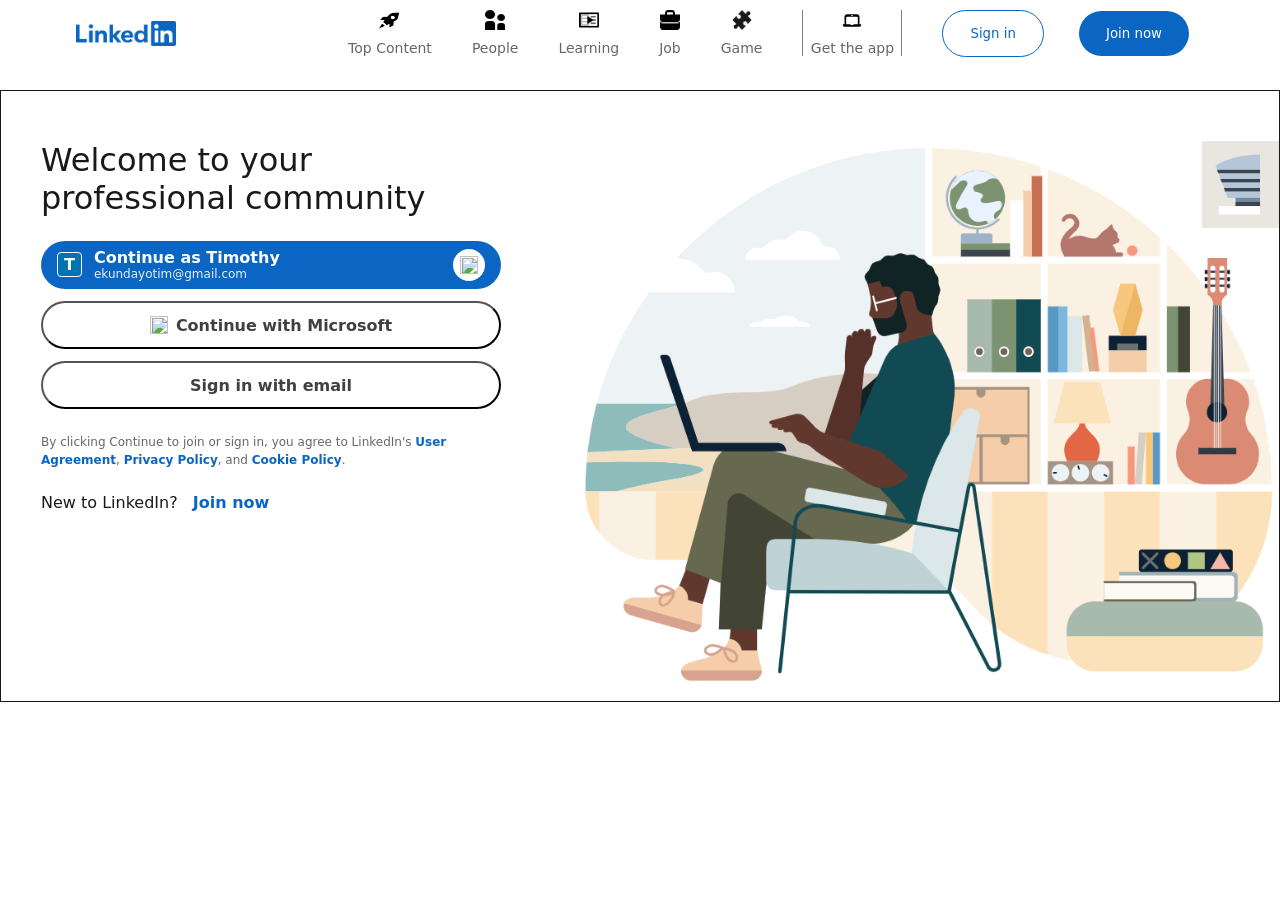
==== index.html @ 134bed39 "all" ====
<html lang="en">

<head>
  <meta charset="UTF-8">
  <link rel="stylesheet" href="index.css">
  <meta name="viewport" content="width=device-width, initial-scale=1.0">
  <title>Document</title>
</head>

<body>
<div class="header">
<header class="navbar">
<div class="nav-content">
<div class="logo"><img src="/multimedia/download-removebg-preview.png" alt width="100px"></div>
<nav class="nav-links">
<div class="img">
<a href="#">
<div><img src="./multimedia/imgi_10_default.png" alt="" style="width: 25px;"></div>
<div class="first">
<p>Top Content</p>
</div>
</a>
</div>


          <div class="img">
            <a href="./html/project4.html">
              <div><img src="./multimedia/imgi_11_default.png" alt=""></div>

              <div class="first">
                <p>People</p>
              </div>
            </a>
          </div>


          <div class="img">
            <a href="#">
              <div><img src="./multimedia/imgi_12_default.png" alt=""></div>

              <div class="first">
                <p>Learning</p>
              </div>
            </a>
          </div>



          <div class="img">
            <a href="#">
              <div><img src="./multimedia/imgi_13_default.png" alt=""></div>

              <div class="first">
                <p>Job</p>
              </div>
            </a>
          </div>


          <div class="img">
            <a href="./html/project5.html">
              <div><img src="./multimedia/imgi_14_default.png" alt=""></div>

              <div class="first">
                <p>Game</p>
              </div>
      </a>
      </div>

      <div class="img6">
      <a href="#">
      <div><img src="./multimedia/download (5).svg" alt=""></div>

      <div class="first">
      <p>Get the app</p>
      </div>
      </a>
      </div>

      <div class="auth-buttons">
      <a href="/html/project3.html"><button class="btn-signin">Sign in</button></a>
      <a href="./html/project4.html"><button class="btn-join">Join now</button></a>
      </div>
      </nav>
      </div>
      </header>
      </div>

      <div class="login-card-wrap">
      <div class="login-card">
      <h1>Welcome to your professional community</h1>

      <button class="btn btn-google">
      <div style="display: flex; align-items: center;">
      <div
      style="background: #0073b1; color: white; border: 1px solid white; border-radius: 4px; padding: 2px 6px; margin-right: 12px;">
      T</div>
      <div class="user-info">
      <div>Continue as Timothy</div>
      <div class="user-email">ekundayotim@gmail.com</div>
      </div>
      </div>
      <div class="google-icon-circle">
      <img src="https://upload.wikimedia.org/wikipedia/commons/c/c1/Google_Logo.svg" width="18" alt="G">
      </div>
      </button>

      <button class="btn btn-secondary">
      <img src="https://upload.wikimedia.org/wikipedia/commons/4/44/Microsoft_logo.svg" class="logo-small" alt="MS">
      Continue with Microsoft
      </button>

      <button class="btn btn-secondary">
      Sign in with email
      </button>

      <p class="legal-text">
      By clicking Continue to join or sign in, you agree to LinkedIn's
      <a href="#">User Agreement</a>, <a href="#">Privacy Policy</a>, and <a href="#">Cookie Policy</a>.
      </p>

      <div class="join-now">
      New to LinkedIn? <a href="#">Join now</a>
      </div>
      </div>

      <div class="big-man">
      <img src="./multimedia/big man.png" alt="">
      </div>

      </div>
      </body>
 
      </html>
---- index.css ----
* {
  margin: 0;
  padding: 0;
  box-sizing: border-box;
  font-family: -apple-system, system-ui, BlinkMacSystemFont, "Segoe UI", Roboto, sans-serif;
}
body {
  color: #000000e6;
}

.navbar {
  background: white;
  padding: 10px 20px;
  position: fixed;
  left: 0;
  right: 0;
  top: 0;
  z-index: 100;
}

.nav-content {
  max-width: 1128px;
  margin: 0 auto;
  display: flex;
  justify-content: space-between;
  align-items: center;
}

.logo {
  color: #0a66c2;
  font-weight: bold;
  font-size: 24px;
}
.nav-links{
  display: flex;
  gap: 10px;

  .img a{
    display: flex;
    flex-direction: column;
    gap: 10px;
    align-items: center;
  }

  .img6 a{
    display: flex;
    flex-direction: column;
    gap: 10px;
    align-items: center;
    border-left: 1px solid gray;
    border-right: 1px solid gray;
    width: 100px;
  }
}
.nav-links img{
  width: 20px;
  height: 20px;
  /* padding-left: 25px; */
}
.nav-links a {
  text-decoration: none;
  color: #666;
  font-size: 14px;
  margin: 0 15px;
}

.nav-links a.active {
  padding-bottom: 5px;
}
.auth-buttons a{
  gap:2px;

}
.btn-join{
  padding: 15px 27px;
  background: none;
  border-radius: 30px;
  font-weight: 500;
  color: white;
  background-color: #0a66c2;
  border: none;  
}
.btn-join:hover{
    background-color:rgb(0, 65, 130);
    
}
.btn-signin {
  border: 1px solid #0a66c2;
  color: #0a66c2;
  padding: 15px 27px;
  border-radius: 30px;
  background: none;
  font-weight: 500;
}
.btn-signin:hover{
    background-color: rgb(227, 241, 255);
}
.login-card {
  background: white;
  padding-left: 40px;
  border-radius: 8px;
  max-width: 500px;
  /* margin-top: 100px; */
  /* width: 100%; */
  /* margin-left: 80px; */
  /* border: 1px solid black; */
  width: 1050px;
  }

        h1 {
            font-size: 32px;
            font-weight: 400;
            color: rgba(0, 0, 0, 0.9);
            margin-bottom: 24px;
        }

        .btn {
            display: flex;
            align-items: center;
            justify-content: center;
            width: 100%;
            height: 48px;
            border-radius: 24px;
            font-size: 16px;
            font-weight: 600;
            margin-bottom: 12px;
            cursor: pointer;
            text-decoration: none;
            transition: background-color 0.2s;
            /* border: 1px solid rgba(0, 0, 0, 0.6); */
            background: transparent;
            color: rgba(0, 0, 0, 0.75);
        }
        .btn-google {
            background-color: #0a66c2;
            color: white;
            border: none;
            justify-content: space-between;
            padding: 0 16px;
        }
        .btn-google:hover { background-color: #004182; }

        .google-icon-circle {
            background: white;
            border-radius: 50%;
            width: 32px;
            height: 32px;
            display: flex;
            align-items: center;
            justify-content: center;
        }

        .user-info {
            text-align: left;
            line-height: 1.2;
        }

        .user-email {
            font-size: 12px;
            font-weight: 400;
            opacity: 0.9;
        }

        .btn-secondary:hover {
            background-color: rgba(0, 0, 0, 0.04);
            box-shadow: inset 0 0 0 1px rgba(0, 0, 0, 0.75);
        }

        .logo-small {
            width: 18px;
            margin-right: 8px;
        }

        .legal-text {
            font-size: 12px;
            color: rgba(0, 0, 0, 0.6);
            margin-top: 24px;
            line-height: 1.5;
        }

        .legal-text a {
            color: #0a66c2;
            text-decoration: none;
            font-weight: 600;
        }

        .join-now {
            margin-top: 24px;
            font-size: 16px;
        }

        .join-now a {
            color: #0a66c2;
            text-decoration: none;
            font-weight: 600;
            padding: 10px;
            border-radius: 20px;
        }

        .join-now a:hover {
            background-color: rgba(10, 102, 194, 0.1);
            text-decoration: underline;
        }

        .big-man{
          /* padding-left: 500px; */
          /* margin-top: 150px; */
          /* border: 1px solid black; */
          overflow: hidden;
          width: 700px;

          img{
            width: 100%;
            height: 100%;
            object-fit: cover;
            object-position: center;
          }
        }

        .login-card-wrap{
          display: flex;
          border: 1px solid;
          margin-top: 90px;
          padding-top: 50px;
          justify-content: space-between;
        }
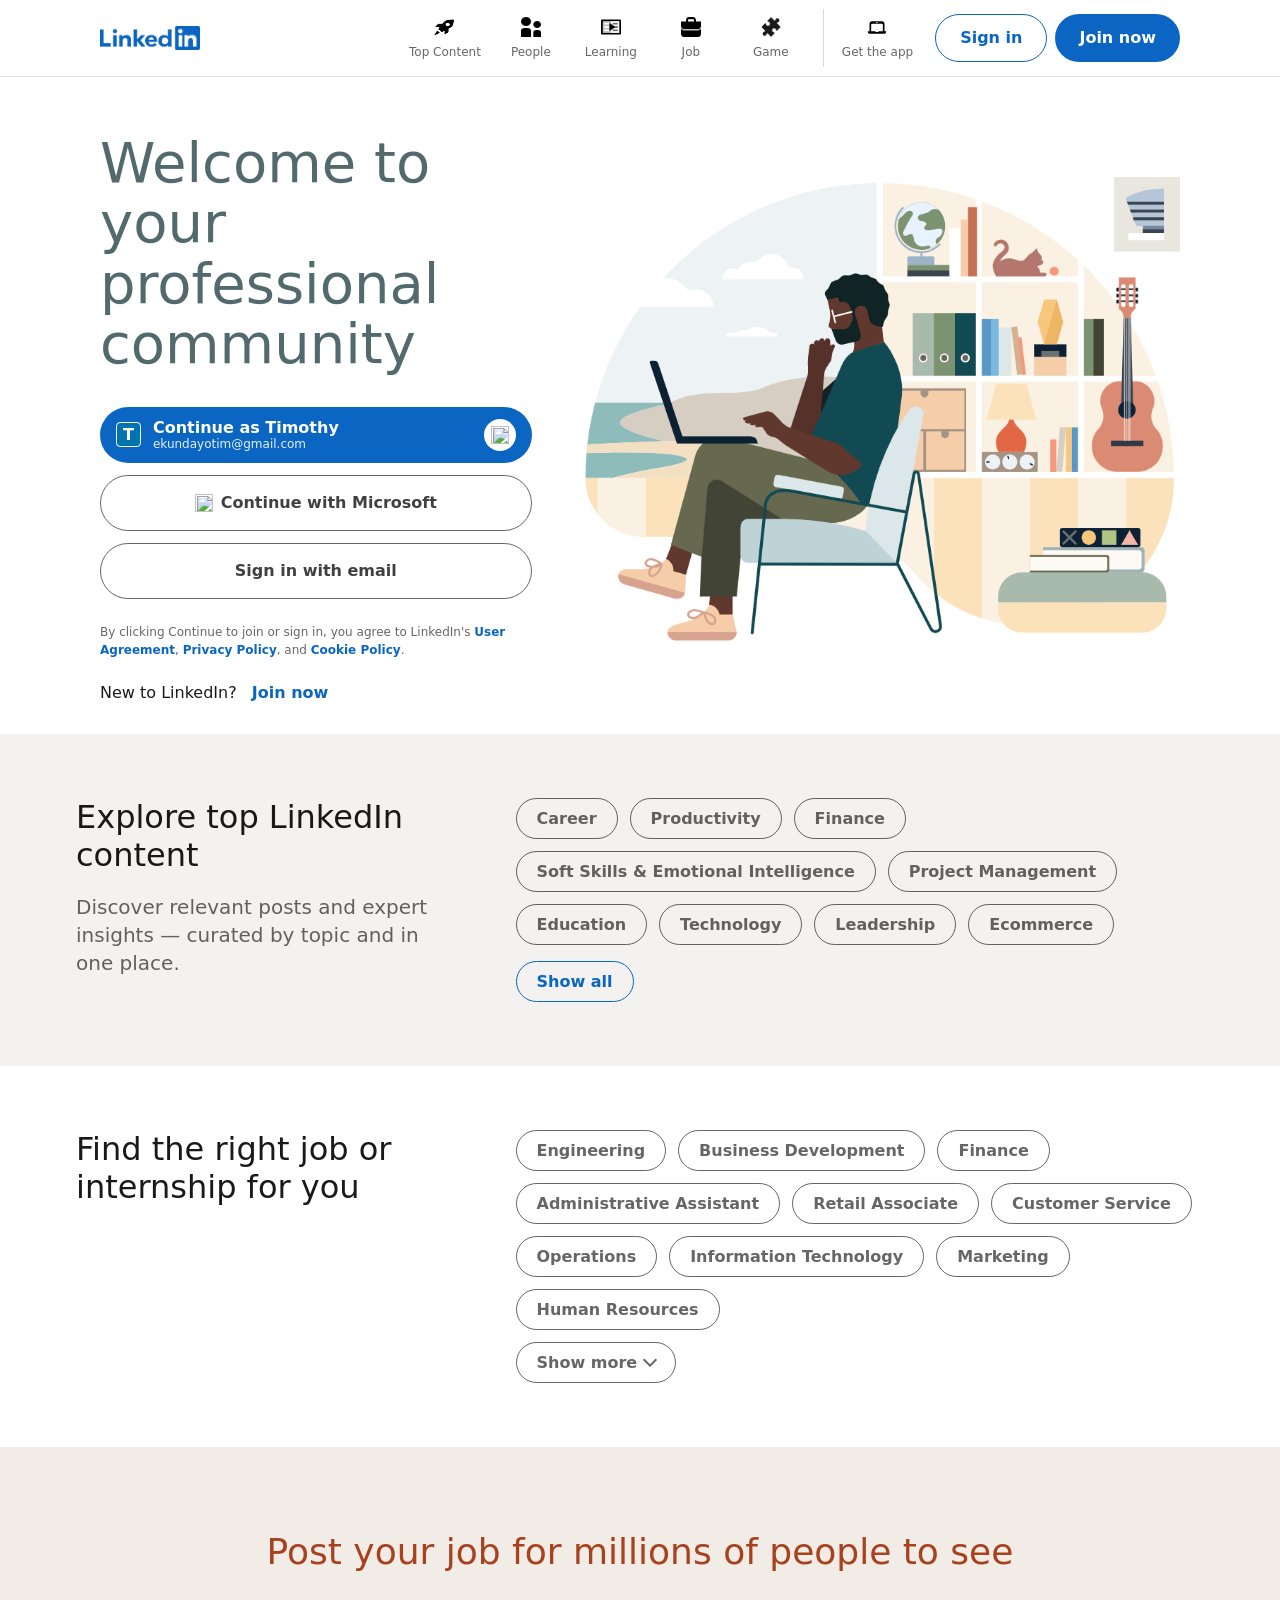
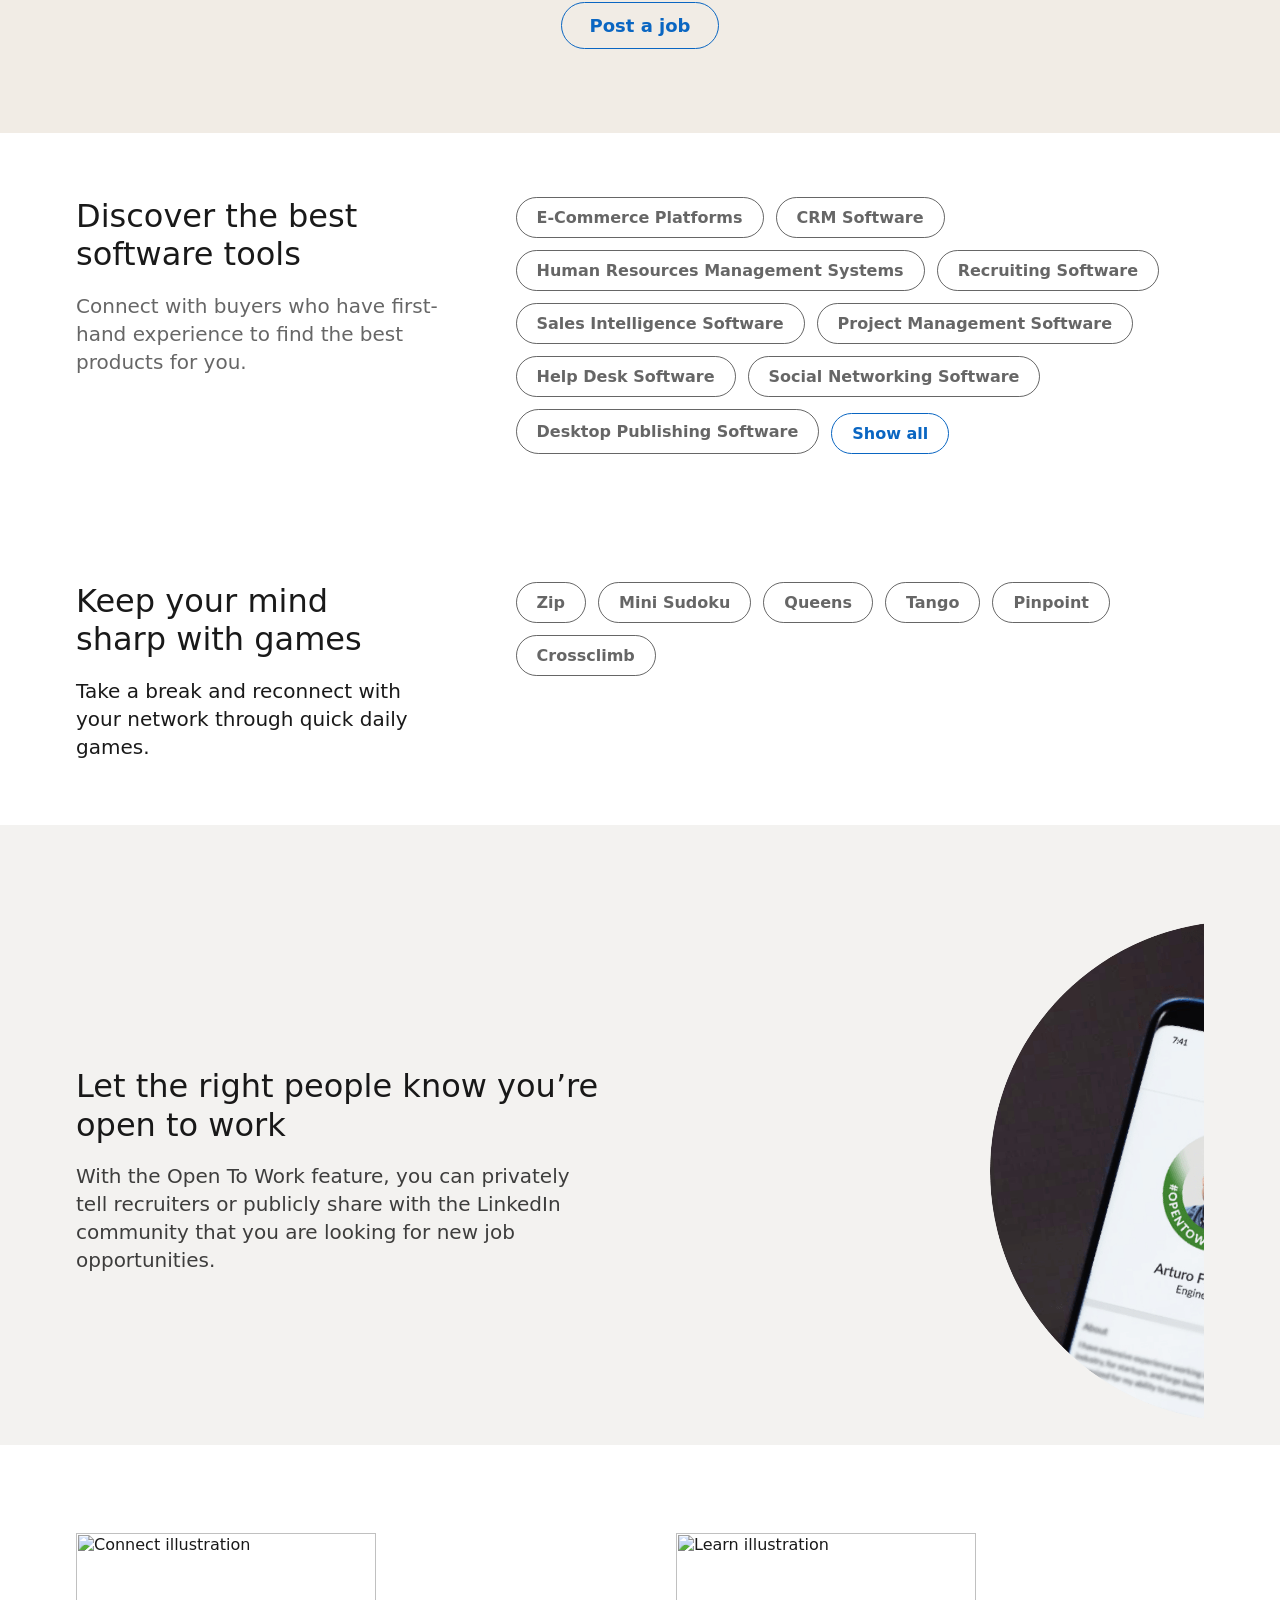
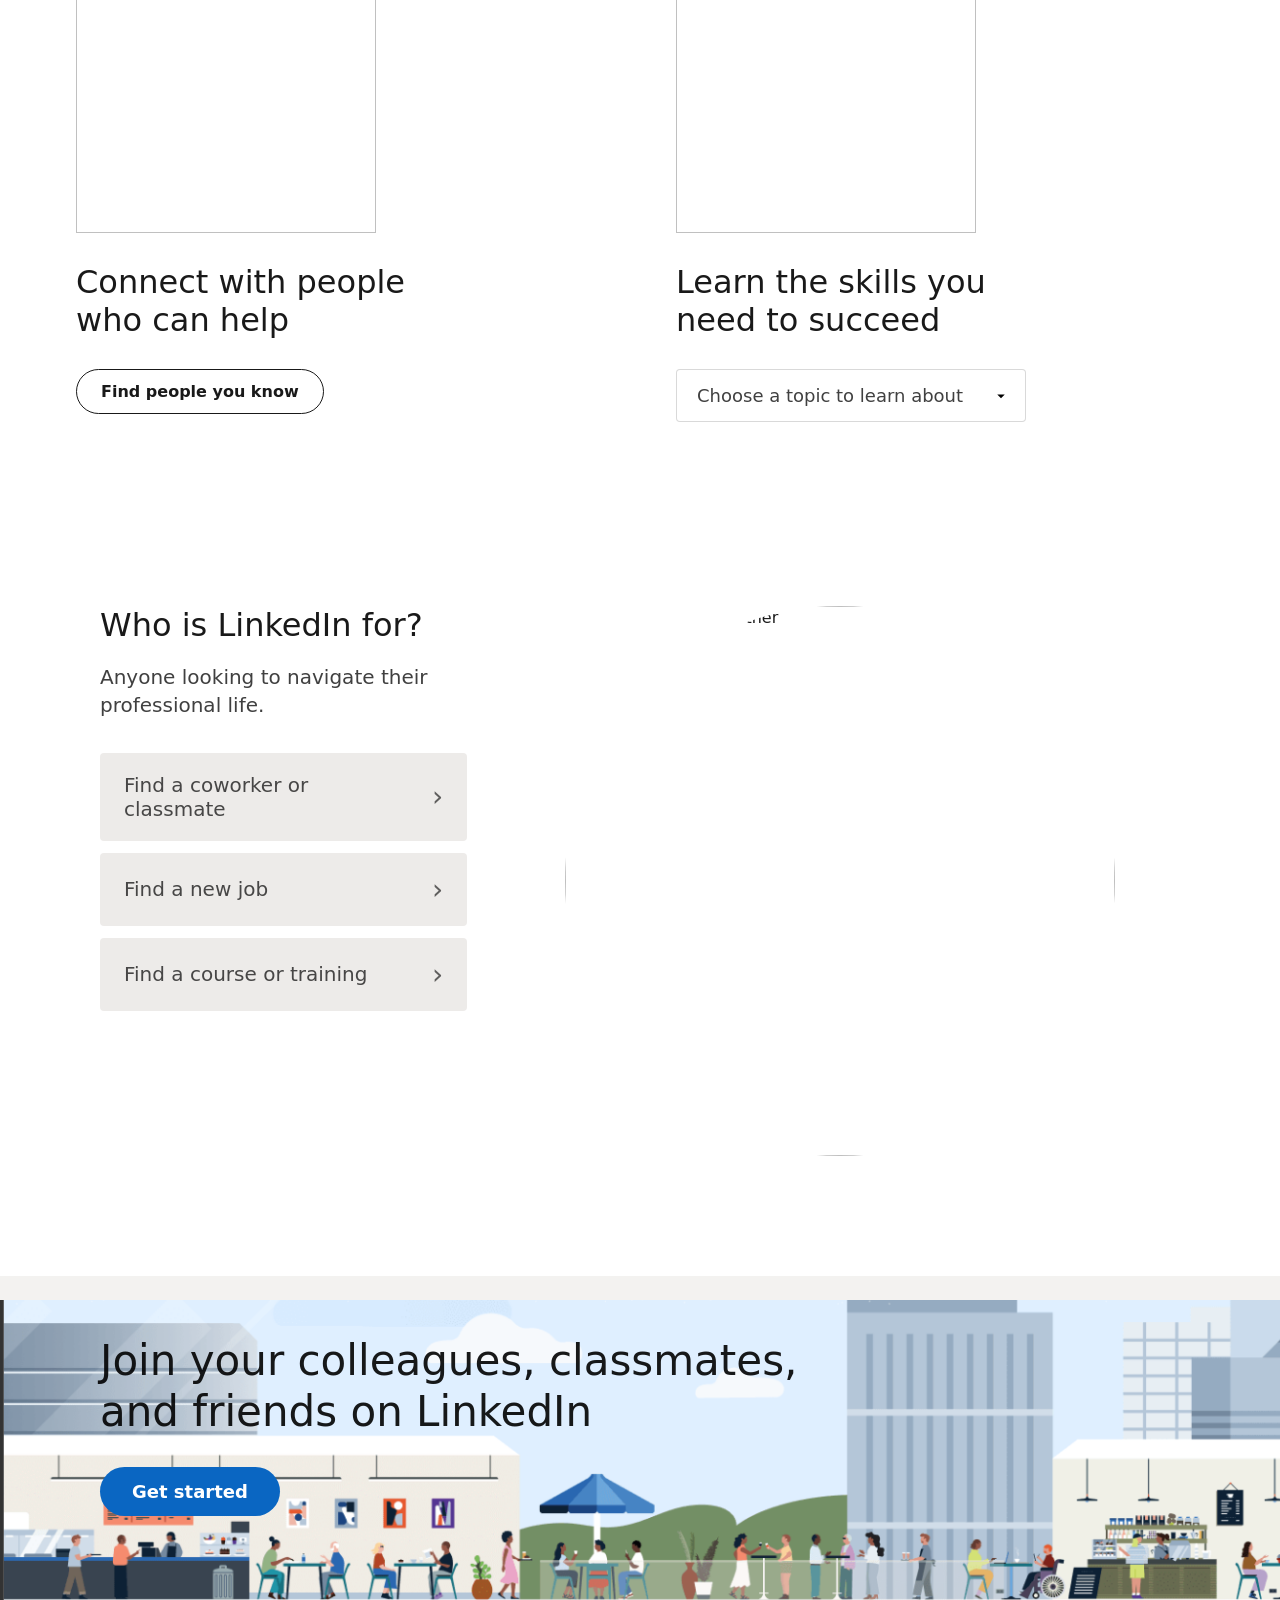
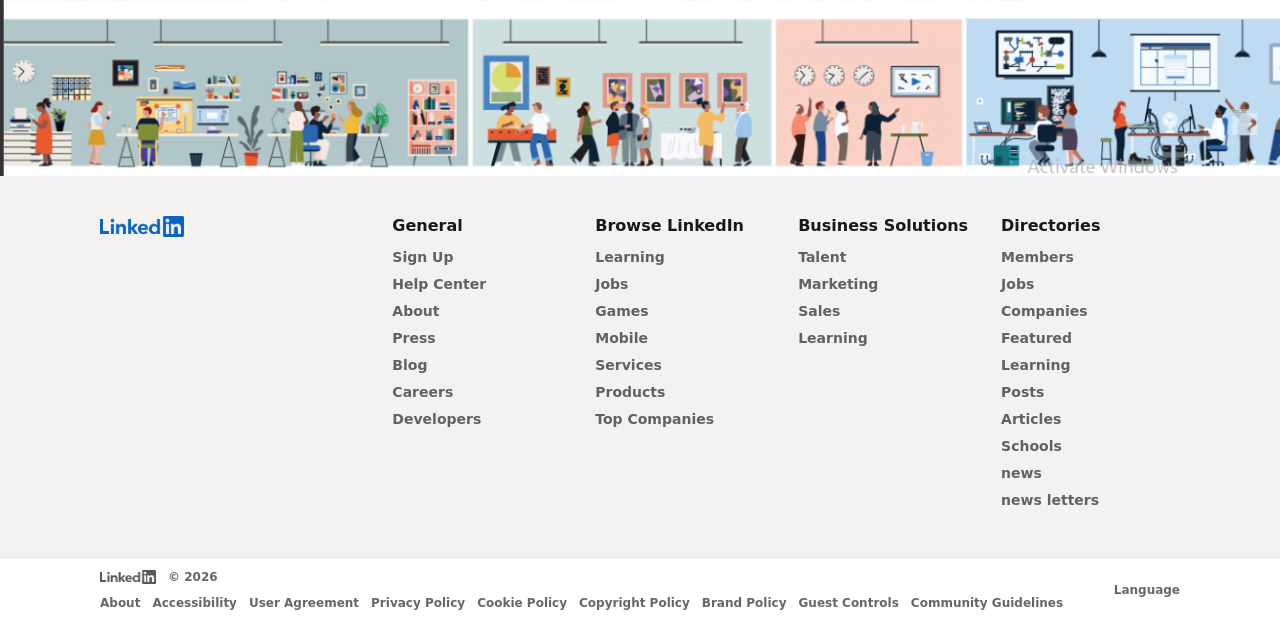
==== commit 710082c9: "all" ====
--- a/index.html
+++ b/index.html
@@ -2,25 +2,25 @@
 
 <head>
   <meta charset="UTF-8">
-  <link rel="stylesheet" href="index.css">
+  <link rel="stylesheet" href="./css/index.css">
   <meta name="viewport" content="width=device-width, initial-scale=1.0">
   <title>Document</title>
 </head>
 
 <body>
-<div class="header">
-<header class="navbar">
-<div class="nav-content">
-<div class="logo"><img src="/multimedia/download-removebg-preview.png" alt width="100px"></div>
-<nav class="nav-links">
-<div class="img">
-<a href="#">
-<div><img src="./multimedia/imgi_10_default.png" alt="" style="width: 25px;"></div>
-<div class="first">
-<p>Top Content</p>
-</div>
-</a>
-</div>
+  <div class="header">
+    <header class="navbar">
+      <div class="nav-content">
+        <div class="logo"><img src="/multimedia/download-removebg-preview.png" alt width="100px"></div>
+        <nav class="nav-links">
+          <div class="img">
+            <a href="#">
+              <div><img src="./multimedia/imgi_10_default.png" alt="" style="width: 25px;"></div>
+              <div class="first">
+                <p>Top Content</p>
+              </div>
+            </a>
+          </div>
 
 
           <div class="img">
@@ -64,71 +64,407 @@
               <div class="first">
                 <p>Game</p>
               </div>
-      </a>
-      </div>
-
-      <div class="img6">
-      <a href="#">
-      <div><img src="./multimedia/download (5).svg" alt=""></div>
-
-      <div class="first">
-      <p>Get the app</p>
-      </div>
-      </a>
-      </div>
-
-      <div class="auth-buttons">
-      <a href="/html/project3.html"><button class="btn-signin">Sign in</button></a>
-      <a href="./html/project4.html"><button class="btn-join">Join now</button></a>
-      </div>
-      </nav>
-      </div>
-      </header>
-      </div>
-
-      <div class="login-card-wrap">
-      <div class="login-card">
+            </a>
+          </div>
+
+          <div class="img6">
+            <a href="#">
+              <div><img src="./multimedia/download (5).svg" alt=""></div>
+
+              <div class="first">
+                <p>Get the app</p>
+              </div>
+            </a>
+          </div>
+
+          <div class="auth-buttons">
+            <a href="/html/project3.html"><button class="btn-signin">Sign in</button></a>
+            <a href="./html/project2.html"><button class="btn-join">Join now</button></a>
+          </div>
+        </nav>
+      </div>
+    </header>
+  </div>
+
+  <div class="login-card-wrap">
+    <div class="login-card">
       <h1>Welcome to your professional community</h1>
 
       <button class="btn btn-google">
-      <div style="display: flex; align-items: center;">
-      <div
-      style="background: #0073b1; color: white; border: 1px solid white; border-radius: 4px; padding: 2px 6px; margin-right: 12px;">
-      T</div>
-      <div class="user-info">
-      <div>Continue as Timothy</div>
-      <div class="user-email">ekundayotim@gmail.com</div>
-      </div>
-      </div>
-      <div class="google-icon-circle">
-      <img src="https://upload.wikimedia.org/wikipedia/commons/c/c1/Google_Logo.svg" width="18" alt="G">
-      </div>
+        <div style="display: flex; align-items: center;">
+          <div
+            style="background: #0073b1; color: white; border: 1px solid white; border-radius: 4px; padding: 2px 6px; margin-right: 12px;">
+            T</div>
+          <div class="user-info">
+            <div>Continue as Timothy</div>
+            <div class="user-email">ekundayotim@gmail.com</div>
+          </div>
+        </div>
+        <div class="google-icon-circle">
+          <img src="https://upload.wikimedia.org/wikipedia/commons/c/c1/Google_Logo.svg" width="18" alt="G">
+        </div>
       </button>
 
       <button class="btn btn-secondary">
-      <img src="https://upload.wikimedia.org/wikipedia/commons/4/44/Microsoft_logo.svg" class="logo-small" alt="MS">
-      Continue with Microsoft
+        <img src="https://upload.wikimedia.org/wikipedia/commons/4/44/Microsoft_logo.svg" class="logo-small" alt="MS">
+        Continue with Microsoft
       </button>
 
       <button class="btn btn-secondary">
-      Sign in with email
+        Sign in with email
       </button>
 
       <p class="legal-text">
-      By clicking Continue to join or sign in, you agree to LinkedIn's
-      <a href="#">User Agreement</a>, <a href="#">Privacy Policy</a>, and <a href="#">Cookie Policy</a>.
+        By clicking Continue to join or sign in, you agree to LinkedIn's
+        <a href="#">User Agreement</a>, <a href="#">Privacy Policy</a>, and <a href="#">Cookie Policy</a>.
       </p>
 
       <div class="join-now">
-      New to LinkedIn? <a href="#">Join now</a>
-      </div>
-      </div>
-
-      <div class="big-man">
+        New to LinkedIn? <a href="#">Join now</a>
+      </div>
+    </div>
+
+    <div class="big-man">
       <img src="./multimedia/big man.png" alt="">
-      </div>
-
-      </div>
-      </body>
- 
-      </html>+    </div>
+
+  </div>
+  <div class="explore-section">
+    <div class="explore-content">
+      <div class="text-side">
+        <h2>Explore top LinkedIn content</h2>
+        <p>Discover relevant posts and expert insights — curated by topic and in one place.</p>
+      </div>
+
+      <div class="tags-side">
+        <div class="tag-row">
+          <button class="tag">Career</button>
+          <button class="tag">Productivity</button>
+          <button class="tag">Finance</button>
+        </div>
+        <div class="tag-row">
+          <button class="tag">Soft Skills & Emotional Intelligence</button>
+          <button class="tag">Project Management</button>
+        </div>
+        <div class="tag-row">
+          <button class="tag">Education</button>
+          <button class="tag">Technology</button>
+          <button class="tag">Leadership</button>
+          <button class="tag">Ecommerce</button>
+        </div>
+        <div class="tag-row">
+          <button class="tag show-all">Show all</button>
+        </div>
+      </div>
+    </div>
+  </div>
+  <div class="jobs-section">
+    <div class="explore-content">
+      <div class="text-side">
+        <h2>Find the right job or internship for you</h2>
+      </div>
+
+      <div class="tags-side">
+        <div class="tag-row">
+          <button class="tag">Engineering</button>
+          <button class="tag">Business Development</button>
+          <button class="tag">Finance</button>
+        </div>
+        <div class="tag-row">
+          <button class="tag">Administrative Assistant</button>
+          <button class="tag">Retail Associate</button>
+          <button class="tag">Customer Service</button>
+        </div>
+        <div class="tag-row">
+          <button class="tag">Operations</button>
+          <button class="tag">Information Technology</button>
+          <button class="tag">Marketing</button>
+        </div>
+        <div class="tag-row">
+          <button class="tag">Human Resources</button>
+        </div>
+        <div class="tag-row">
+          <button class="tag show-more">
+            Show more <span class="chevron"></span>
+          </button>
+        </div>
+      </div>
+    </div>
+  </div>
+  <div class="post-job-section">
+    <div class="post-job-content">
+      <h2>Post your job for millions of people to see</h2>
+      <a href="#" class="btn-post-job">Post a job</a>
+    </div>
+  </div>
+
+  <div class="jobs-section">
+    <div class="explore-content">
+      <div class="text-side">
+        <h2>Discover the best software tools</h2>
+        <p>Connect with buyers who have first-hand experience to find the best products for you.</p>
+      </div>
+
+      <div class="tags-side">
+        <div class="tag-row">
+          <button class="tag">E-Commerce Platforms</button>
+          <button class="tag">CRM Software</button>
+        </div>
+        <div class="tag-row">
+          <button class="tag">Human Resources Management Systems</button>
+          <button class="tag">Recruiting Software</button>
+        </div>
+        <div class="tag-row">
+          <button class="tag">Sales Intelligence Software</button>
+          <button class="tag">Project Management Software</button>
+        </div>
+        <div class="tag-row">
+          <button class="tag">Help Desk Software</button>
+          <button class="tag">Social Networking Software</button>
+        </div>
+        <div class="tag-row">
+          <button class="tag">Desktop Publishing Software</button>
+          <button class="tag show-all">Show all</button>
+        </div>
+      </div>
+    </div>
+  </div>
+  <div class="games-section">
+    <div class="explore-content">
+      <div class="text-side">
+        <h2>Keep your mind sharp with games</h2>
+        <p>Take a break and reconnect with your network through quick daily games.</p>
+      </div>
+
+      <div class="tags-side">
+        <div class="tag-row">
+          <button class="tag">Zip</button>
+          <button class="tag">Mini Sudoku</button>
+          <button class="tag">Queens</button>
+          <button class="tag">Tango</button>
+          <button class="tag">Pinpoint</button>
+        </div>
+        <div class="tag-row">
+          <button class="tag">Crossclimb</button>
+        </div>
+      </div>
+    </div>
+  </div>
+
+
+  
+  <div class="opentowork-section">
+    <div class="explore-content">
+
+      <!-- First -->
+      <div class="flex-check">
+        <div class="text-side">
+          <h2 class="rust-text">Let the right people know you’re open to work</h2>
+          <p>With the Open To Work feature, you can privately tell recruiters or publicly share with the LinkedIn
+            community that you are looking for new job opportunities.</p>
+        </div>
+
+        <div class="image-side">
+          <div class="circle-image-container">
+            <img src="./multimedia/dbvmk0tsk0o0hd59fi64z3own (1).png" alt="">
+          </div>
+          <!-- <button class="next-arrow-btn">&#8250;</button> -->
+        </div>
+      </div>
+
+
+      <!-- Second -->
+
+      <div class="flex-check">
+        <div class="text-side">
+          <h2 class="rust-text">Let the right people know you’re open to work</h2>
+          <p>With the Open To Work feature, you can privately tell recruiters or publicly share with the LinkedIn
+            community that you are looking for new job opportunities.</p>
+        </div>
+
+        <div class="image-side">
+          <div class="circle-image-container">
+            <img src="./multimedia/dbvmk0tsk0o0hd59fi64z3own (1).png" alt="">
+          </div>
+          <!-- <button class="next-arrow-btn">&#8250;</button> -->
+        </div>
+      </div>
+
+
+      <!-- Third -->
+       
+      <div class="flex-check">
+        <div class="text-side">
+          <h2 class="rust-text">Let the right people know you’re open to work</h2>
+          <p>With the Open To Work feature, you can privately tell recruiters or publicly share with the LinkedIn
+            community that you are looking for new job opportunities.</p>
+        </div>
+
+        <div class="image-side">
+          <div class="circle-image-container">
+            <img src="./multimedia/dbvmk0tsk0o0hd59fi64z3own (1).png" alt="">
+          </div>
+          <!-- <button class="next-arrow-btn">&#8250;</button> -->
+        </div>
+      </div>
+
+    </div>
+
+    <div class="split-cards-section">
+  <div class="split-container">
+    
+    <div class="feature-card">
+      <img src="https://static.licdn.com/aero-v1/sc/h/43h6n82li4xu0q23s8jqizk6j" alt="Connect illustration" class="card-img">
+      <h2>Connect with people who can help</h2>
+      <a href="#" class="btn-outline">Find people you know</a>
+    </div>
+
+    <div class="feature-card">
+      <img src="https://static.licdn.com/aero-v1/sc/h/1dhh8rr3wohexkaya6jhn2y8j" alt="Learn illustration" class="card-img">
+      <h2>Learn the skills you need to succeed</h2>
+      <div class="dropdown-wrapper">
+        <select class="custom-select">
+          <option>Choose a topic to learn about</option>
+          <option>Business</option>
+          <option>Technology</option>
+          <option>Creative</option>
+        </select>
+      </div>
+    </div>
+
+  </div>
+</div>
+
+<div class="who-is-section">
+  <div class="explore-content">
+    <div class="text-side">
+      <h2 class="rust-text">Who is LinkedIn for?</h2>
+      <p class="sub-text">Anyone looking to navigate their professional life.</p>
+      
+      <div class="action-list">
+        <a href="#" class="action-item">
+          <span>Find a coworker or classmate</span>
+          <span class="arrow-icon">&#8250;</span>
+        </a>
+        <a href="#" class="action-item">
+          <span>Find a new job</span>
+          <span class="arrow-icon">&#8250;</span>
+        </a>
+        <a href="#" class="action-item">
+          <span>Find a course or training</span>
+          <span class="arrow-icon">&#8250;</span>
+        </a>
+      </div>
+    </div>
+
+    <div class="image-side">
+      <div class="circle-crop">
+        <img src="https://static.licdn.com/aero-v1/sc/h/292yd0en6qdvkbezeuj71yu4y" alt="People working together">
+      </div>
+    </div>
+  </div>
+</div>
+
+
+
+<div class="cta-banner-section">
+  <div class="cta-banner-content">
+    <h2>Join your colleagues, classmates, and friends on LinkedIn</h2>
+    
+    <a href="./html/project4.html" class="btn-get-started-link">
+      <button class="btn-get-started">Get started</button>
+    </a>
+  </div>
+  
+  <div class="cta-illustration">
+    <img src="./multimedia/Screenshot (217).png" alt="Colleagues illustration">
+  </div>
+</div>
+
+
+<footer class="main-footer">
+  <div class="footer-grid">
+    <div class="footer-logo-col">
+      <img src="/multimedia/download-removebg-preview.png" alt="LinkedIn Logo" class="f-logo">
+    </div>
+
+    <div class="footer-col">
+      <h3>General</h3>
+      <ul>
+        <li><a href="#">Sign Up</a></li>
+        <li><a href="#">Help Center</a></li>
+        <li><a href="#">About</a></li>
+        <li><a href="#">Press</a></li>
+        <li><a href="#">Blog</a></li>
+        <li><a href="#">Careers</a></li>
+        <li><a href="#">Developers</a></li>
+      </ul>
+    </div>
+
+    <div class="footer-col">
+      <h3>Browse LinkedIn</h3>
+      <ul>
+        <li><a href="#">Learning</a></li>
+        <li><a href="#">Jobs</a></li>
+        <li><a href="#">Games</a></li>
+        <li><a href="#">Mobile</a></li>
+        <li><a href="#">Services</a></li>
+        <li><a href="#">Products</a></li>
+        <li><a href="#">Top Companies</a></li>
+      </ul>
+    </div>
+
+    <div class="footer-col">
+      <h3>Business Solutions</h3>
+      <ul>
+        <li><a href="#">Talent</a></li>
+        <li><a href="#">Marketing</a></li>
+        <li><a href="#">Sales</a></li>
+        <li><a href="#">Learning</a></li>
+      </ul>
+    </div>
+
+    <div class="footer-col">
+      <h3>Directories</h3>
+      <ul>
+        <li><a href="#">Members</a></li>
+        <li><a href="#">Jobs</a></li>
+        <li><a href="#">Companies</a></li>
+        <li><a href="#">Featured</a></li>
+        <li><a href="#">Learning</a></li>
+        <li><a href="#">Posts</a></li>
+        <li><a href="#">Articles</a></li>
+        <li><a href="#">Schools</a></li>
+        <li><a href="#">news</a></li>
+        <li><a href="#">news letters</a></li>
+      </ul>
+    </div>
+  </div>
+
+  <div class="footer-bottom-bar">
+    <div class="bottom-container">
+      <div class="legal-flex">
+        <img src="/multimedia/download-removebg-preview.png" alt="" class="bottom-logo">
+        <span class="copyright">© 2026</span>
+        <nav class="bottom-nav">
+          <a href="#">About</a>
+          <a href="#">Accessibility</a>
+          <a href="#">User Agreement</a>
+          <a href="#">Privacy Policy</a>
+          <a href="#">Cookie Policy</a>
+          <a href="#">Copyright Policy</a>
+          <a href="#">Brand Policy</a>
+          <a href="#">Guest Controls</a>
+          <a href="#">Community Guidelines</a>
+        </nav>
+      </div>
+      <div class="language-selector">
+        <span>Language</span>
+        <span class="chevron-down"></span>
+      </div>
+    </div>
+  </div>
+</footer>
+</body>
+
+</html>
--- a/css/index.css
+++ b/css/index.css
@@ -0,0 +1,1182 @@
+* {
+  margin: 0;
+  padding: 0;
+  box-sizing: border-box;
+  font-family: -apple-system, system-ui, BlinkMacSystemFont, "Segoe UI", Roboto, sans-serif;
+}
+
+:root {
+  --page-max-width: 1128px;
+  --section-padding-x: 24px;
+  --section-padding-y: 64px;
+  --linkedin-blue: #0a66c2;
+  --linkedin-blue-dark: #004182;
+  --surface-muted: #f3f2f0;
+  --surface-warm: #f1ece5;
+  --text-main: rgba(0, 0, 0, 0.9);
+  --text-muted: rgba(0, 0, 0, 0.6);
+  --text-soft: rgba(0, 0, 0, 0.75);
+  --rust: #a8411e;
+  --border-soft: rgba(0, 0, 0, 0.15);
+}
+
+html {
+  scroll-behavior: smooth;
+}
+
+body {
+  color: var(--text-main);
+  background: #ffffff;
+  overflow-x: hidden;
+}
+
+img {
+  display: block;
+  max-width: 100%;
+}
+
+.header {
+  position: sticky;
+  top: 0;
+  z-index: 100;
+  background: #ffffff;
+  border-bottom: 1px solid #e0e0e0;
+}
+
+.navbar {
+  background: #ffffff;
+}
+
+.nav-content {
+  max-width: var(--page-max-width);
+  min-height: 76px;
+  margin: 0 auto;
+  padding: 0 var(--section-padding-x);
+  display: flex;
+  align-items: center;
+  justify-content: space-between;
+  gap: 24px;
+}
+
+.logo {
+  flex-shrink: 0;
+}
+
+.nav-links {
+  display: flex;
+  align-items: center;
+  gap: 8px;
+  margin-left: auto;
+}
+
+.nav-links a {
+  text-decoration: none;
+  color: #666666;
+  font-size: 14px;
+}
+
+.img a,
+.img6 a {
+  display: flex;
+  flex-direction: column;
+  align-items: center;
+  justify-content: center;
+  gap: 8px;
+  min-width: 72px;
+  padding: 8px 6px;
+  text-align: center;
+}
+
+.img6 a {
+  border-left: 1px solid #d9d9d9;
+  padding-left: 18px;
+  margin-left: 8px;
+}
+
+.nav-links img {
+  width: 20px;
+  height: 20px;
+}
+
+.first p {
+  font-size: 12px;
+  line-height: 1.2;
+}
+
+.auth-buttons {
+  display: flex;
+  align-items: center;
+  gap: 8px;
+  margin-left: 8px;
+  flex-shrink: 0;
+}
+
+.auth-buttons a {
+  text-decoration: none;
+}
+
+.btn-join,
+.btn-signin {
+  min-height: 48px;
+  padding: 0 24px;
+  border-radius: 999px;
+  font-size: 16px;
+  font-weight: 600;
+  cursor: pointer;
+  transition: background-color 0.2s ease, color 0.2s ease, border-color 0.2s ease;
+}
+
+.btn-join {
+  background-color: var(--linkedin-blue);
+  border: none;
+  color: #ffffff;
+}
+
+.btn-join:hover {
+  background: var(--linkedin-blue-dark);
+}
+
+.btn-signin {
+  background: transparent;
+  border: 1px solid var(--linkedin-blue);
+  color: var(--linkedin-blue);
+}
+
+.btn-signin:hover {
+  background: rgb(227, 241, 255);
+}
+
+.login-card-wrap,
+.explore-content,
+.split-container,
+.footer-grid,
+.bottom-container {
+  max-width: var(--page-max-width);
+  margin: 0 auto;
+}
+
+.login-card-wrap {
+  padding: 56px var(--section-padding-x) 32px;
+  display: flex;
+  align-items: center;
+  justify-content: space-between;
+  gap: 48px;
+}
+
+.login-card {
+  flex: 1 1 460px;
+  max-width: 440px;
+}
+
+h1 {
+  font-size: 56px;
+  line-height: 1.08;
+  font-weight: 200;
+  color: #526a6e;
+  margin-bottom: 32px;
+}
+
+.btn {
+  display: flex;
+  align-items: center;
+  justify-content: center;
+  width: 100%;
+  min-height: 56px;
+  padding: 0 16px;
+  border-radius: 28px;
+  font-size: 16px;
+  font-weight: 600;
+  margin-bottom: 12px;
+  cursor: pointer;
+  text-decoration: none;
+  transition: background-color 0.2s ease, box-shadow 0.2s ease, border-color 0.2s ease;
+  background: transparent;
+  color: rgba(0, 0, 0, 0.75);
+  border: 1px solid rgba(0, 0, 0, 0.6);
+}
+
+.btn-google {
+  background-color: var(--linkedin-blue);
+  color: #ffffff;
+  border: none;
+  justify-content: space-between;
+}
+
+.btn-google:hover {
+  background-color: var(--linkedin-blue-dark);
+}
+
+.btn-secondary:hover {
+  background-color: rgba(0, 0, 0, 0.04);
+  box-shadow: inset 0 0 0 1px rgba(0, 0, 0, 0.75);
+}
+
+.google-icon-circle {
+  width: 32px;
+  height: 32px;
+  border-radius: 50%;
+  background: #ffffff;
+  display: flex;
+  align-items: center;
+  justify-content: center;
+  flex-shrink: 0;
+}
+
+.user-info {
+  text-align: left;
+  line-height: 1.2;
+}
+
+.user-email {
+  font-size: 12px;
+  font-weight: 400;
+  opacity: 0.9;
+}
+
+.logo-small {
+  width: 18px;
+  margin-right: 8px;
+}
+
+.legal-text {
+  margin-top: 24px;
+  font-size: 12px;
+  line-height: 1.5;
+  color: var(--text-muted);
+}
+
+.legal-text a,
+.join-now a {
+  color: var(--linkedin-blue);
+  text-decoration: none;
+  font-weight: 600;
+}
+
+.join-now {
+  margin-top: 24px;
+  font-size: 16px;
+}
+
+.join-now a {
+  padding: 10px;
+  border-radius: 20px;
+}
+
+.join-now a:hover {
+  background-color: rgba(10, 102, 194, 0.1);
+  text-decoration: underline;
+}
+
+.big-man {
+  flex: 1 1 640px;
+  max-width: 700px;
+}
+
+.big-man img {
+  width: 100%;
+  height: auto;
+  object-fit: cover;
+}
+
+.explore-section,
+.jobs-section,
+.games-section,
+.post-job-section,
+.split-cards-section,
+.who-is-section {
+  width: 100%;
+  display: flex;
+  justify-content: center;
+}
+
+.explore-section,
+.opentowork-section,
+.cta-banner-section,
+.main-footer {
+  background-color: var(--surface-muted);
+}
+
+.jobs-section,
+.games-section,
+.split-cards-section,
+.who-is-section {
+  background-color: #ffffff;
+}
+
+.explore-section,
+.jobs-section,
+.games-section {
+  padding: var(--section-padding-y) var(--section-padding-x);
+}
+
+.explore-content {
+  width: 100%;
+  display: flex;
+  gap: 56px;
+  align-items: flex-start;
+}
+
+.text-side {
+  flex: 0 0 34%;
+  display: flex;
+  flex-direction: column;
+  justify-content: center;
+  gap: 18px;
+}
+
+.text-side h2,
+.feature-card h2 {
+  font-size: 32px;
+  font-weight: 400;
+  line-height: 1.2;
+  color: var(--text-main);
+}
+
+.text-side p {
+  font-size: 20px;
+  line-height: 1.4;
+  color: var(--text-muted);
+  max-width: 460px;
+}
+
+.tags-side {
+  flex: 1 1 auto;
+  display: flex;
+  flex-direction: column;
+  gap: 12px;
+}
+
+.tag-row {
+  display: flex;
+  flex-wrap: wrap;
+  gap: 12px;
+}
+
+.tag {
+  background: transparent;
+  border: 1px solid rgba(0, 0, 0, 0.6);
+  border-radius: 24px;
+  padding: 10px 20px;
+  font-size: 16px;
+  font-weight: 600;
+  color: var(--text-muted);
+  cursor: pointer;
+  transition: all 0.2s ease-in-out;
+  white-space: nowrap;
+}
+
+.tag:hover {
+  background-color: rgba(0, 0, 0, 0.05);
+  border-color: var(--text-main);
+  color: var(--text-main);
+  box-shadow: inset 0 0 0 1px var(--text-main);
+}
+
+.tag.show-all {
+  border-color: var(--linkedin-blue);
+  color: var(--linkedin-blue);
+  margin-top: 4px;
+}
+
+.tag.show-all:hover {
+  background-color: rgba(10, 102, 194, 0.1);
+  border-width: 2px;
+  padding: 9px 19px;
+}
+
+.jobs-section .text-side h2,
+.games-section .text-side h2 {
+  max-width: 320px;
+}
+
+.tag.show-more {
+  display: inline-flex;
+  align-items: center;
+  gap: 8px;
+}
+
+.chevron::after {
+  content: "";
+  display: inline-block;
+  width: 8px;
+  height: 8px;
+  border-right: 2px solid rgba(0, 0, 0, 0.6);
+  border-bottom: 2px solid rgba(0, 0, 0, 0.6);
+  transform: rotate(45deg);
+  margin-bottom: 4px;
+}
+
+.post-job-section {
+  background-color: var(--surface-warm);
+  padding: 84px var(--section-padding-x);
+  text-align: center;
+}
+
+.post-job-content {
+  display: flex;
+  flex-direction: column;
+  align-items: center;
+  gap: 30px;
+}
+
+.post-job-section h2 {
+  font-size: 36px;
+  font-weight: 300;
+  color: var(--rust);
+}
+
+.btn-post-job,
+.btn-outline,
+.btn-get-started {
+  display: inline-flex;
+  align-items: center;
+  justify-content: center;
+  text-decoration: none;
+  border-radius: 999px;
+  font-weight: 600;
+  transition: all 0.2s ease;
+  cursor: pointer;
+}
+
+.btn-post-job {
+  background-color: transparent;
+  border: 1px solid var(--linkedin-blue);
+  color: var(--linkedin-blue);
+  font-size: 18px;
+  padding: 12px 28px;
+}
+
+.btn-post-job:hover {
+  background-color: rgba(10, 102, 194, 0.1);
+  box-shadow: inset 0 0 0 1px var(--linkedin-blue);
+}
+
+.games-section .text-side p {
+  color: var(--text-main);
+  max-width: 360px;
+}
+
+.games-section .tag {
+  min-width: 60px;
+  text-align: center;
+}
+
+.opentowork-section {
+  width: 100%;
+  padding-top: 96px;
+}
+
+.opentowork-section .explore-content {
+  gap: 32px;
+  overflow-x: auto;
+  scroll-snap-type: x proximity;
+  scrollbar-width: none;
+  padding: 0 var(--section-padding-x) 24px;
+}
+
+.opentowork-section .explore-content::-webkit-scrollbar {
+  display: none;
+}
+
+.flex-check {
+  min-width: 100%;
+  display: flex;
+  align-items: center;
+  justify-content: space-between;
+  gap: 40px;
+  flex-shrink: 0;
+  scroll-snap-align: start;
+}
+
+.rust-text {
+  color: var(--rust);
+  font-size: 40px;
+  font-weight: 300;
+  line-height: 1.15;
+}
+
+.opentowork-section .text-side p {
+  color: var(--text-soft);
+  max-width: 500px;
+}
+
+.image-side {
+  flex: 1 1 50%;
+  position: relative;
+  display: flex;
+  justify-content: center;
+  align-items: center;
+}
+
+.circle-image-container,
+.circle-crop {
+  border-radius: 50%;
+  overflow: hidden;
+}
+
+.circle-image-container {
+  width: min(500px, 100%);
+  aspect-ratio: 1 / 1;
+}
+
+.circle-image-container img,
+.circle-crop img {
+  width: 100%;
+  height: 100%;
+  object-fit: cover;
+}
+
+.next-arrow-btn {
+  position: absolute;
+  right: -50px;
+  width: 50px;
+  height: 50px;
+  border-radius: 50%;
+  background-color: #404040;
+  color: white;
+  border: none;
+  font-size: 30px;
+  cursor: pointer;
+  display: flex;
+  align-items: center;
+  justify-content: center;
+  padding-bottom: 4px;
+  box-shadow: 0 4px 12px rgba(0, 0, 0, 0.2);
+}
+
+.next-arrow-btn:hover {
+  background-color: #000000;
+}
+
+.split-cards-section {
+  padding: 88px var(--section-padding-x);
+}
+
+.split-container {
+  width: 100%;
+  display: flex;
+  gap: 72px;
+}
+
+.feature-card {
+  flex: 1 1 0;
+  display: flex;
+  flex-direction: column;
+  align-items: flex-start;
+}
+
+.card-img {
+  width: 300px;
+  height: auto;
+  margin-bottom: 30px;
+}
+
+.feature-card h2 {
+  margin-bottom: 30px;
+  max-width: 360px;
+}
+
+.btn-outline {
+  padding: 12px 24px;
+  border: 1px solid var(--text-main);
+  color: var(--text-main);
+  font-size: 16px;
+}
+
+.btn-outline:hover {
+  background-color: rgba(0, 0, 0, 0.05);
+  box-shadow: inset 0 0 0 1px var(--text-main);
+}
+
+.dropdown-wrapper {
+  width: 100%;
+}
+
+.custom-select {
+  width: min(100%, 350px);
+  padding: 15px 20px;
+  font-size: 18px;
+  border: 1px solid var(--border-soft);
+  border-radius: 4px;
+  appearance: none;
+  background-color: white;
+  background-image: url("data:image/svg+xml;charset=UTF-8,%3Csvg xmlns='http://www.w3.org/2000/svg' viewBox='0 0 24 24' fill='black' width='18px' height='18px'%3E%3Cpath d='M7 10l5 5 5-5z'/%3E%3C/svg%3E");
+  background-repeat: no-repeat;
+  background-position: right 15px center;
+  cursor: pointer;
+  color: var(--text-soft);
+}
+
+.custom-select:hover {
+  background-color: rgba(0, 0, 0, 0.02);
+  box-shadow: 0 0 0 1px rgba(0, 0, 0, 0.3);
+}
+
+.who-is-section {
+  padding: 96px var(--section-padding-x);
+}
+
+.sub-text {
+  font-size: 20px;
+  color: var(--text-main);
+  margin-bottom: 16px;
+}
+
+.action-list {
+  display: flex;
+  flex-direction: column;
+  gap: 12px;
+  width: 100%;
+  max-width: 400px;
+}
+
+.action-item {
+  display: flex;
+  justify-content: space-between;
+  align-items: center;
+  gap: 16px;
+  background-color: #edebe9;
+  padding: 20px 24px;
+  border-radius: 4px;
+  text-decoration: none;
+  color: rgba(0, 0, 0, 0.7);
+  font-size: 20px;
+  font-weight: 500;
+  transition: background-color 0.2s;
+}
+
+.action-item:hover {
+  background-color: #e0dedc;
+  color: var(--text-main);
+}
+
+.arrow-icon {
+  font-size: 28px;
+  color: var(--text-muted);
+  flex-shrink: 0;
+}
+
+.circle-crop {
+  width: min(550px, 100%);
+  aspect-ratio: 1 / 1;
+}
+
+.cta-banner-section {
+  position: relative;
+  width: 100%;
+  min-height: 500px;
+  overflow: hidden;
+  display: flex;
+  flex-direction: column;
+  align-items: center;
+  padding-top: 60px;
+}
+
+.cta-banner-content {
+  position: relative;
+  z-index: 4;
+  width: 100%;
+  max-width: var(--page-max-width);
+  padding: 0 var(--section-padding-x);
+}
+
+.cta-banner-content h2 {
+  font-size: 42px;
+  font-weight: 300;
+  color: var(--text-main);
+  max-width: 760px;
+  margin-bottom: 30px;
+  line-height: 1.2;
+}
+
+.btn-get-started-link {
+  text-decoration: none;
+}
+
+.btn-get-started {
+  background-color: var(--linkedin-blue);
+  color: #ffffff;
+  border: none;
+  padding: 14px 32px;
+  font-size: 18px;
+}
+
+.btn-get-started:hover {
+  background-color: var(--linkedin-blue-dark);
+}
+
+.cta-illustration {
+  position: absolute;
+  inset: auto 0 0 0;
+  width: 100%;
+  z-index: 1;
+}
+
+.cta-illustration img {
+  width: 100%;
+  height: auto;
+  display: block;
+}
+
+.main-footer {
+  padding-top: 40px;
+}
+
+.footer-grid {
+  display: grid;
+  grid-template-columns: 1.5fr repeat(4, 1fr);
+  gap: 24px;
+  padding: 0 var(--section-padding-x) 40px;
+}
+
+.f-logo {
+  width: 84px;
+}
+
+.footer-col h3 {
+  font-size: 16px;
+  color: var(--text-main);
+  margin-bottom: 12px;
+  font-weight: 600;
+}
+
+.footer-col ul {
+  list-style: none;
+}
+
+.footer-col ul li {
+  margin-bottom: 8px;
+}
+
+.footer-col ul li a {
+  text-decoration: none;
+  color: var(--text-muted);
+  font-size: 14px;
+  font-weight: 600;
+}
+
+.footer-col ul li a:hover,
+.bottom-nav a:hover {
+  text-decoration: underline;
+  color: var(--linkedin-blue);
+}
+
+.footer-bottom-bar {
+  background-color: #ffffff;
+  border-top: 1px solid rgba(0, 0, 0, 0.1);
+  padding: 12px 0;
+}
+
+.bottom-container {
+  padding: 0 var(--section-padding-x);
+  display: flex;
+  justify-content: space-between;
+  align-items: center;
+  gap: 24px;
+}
+
+.legal-flex {
+  display: flex;
+  align-items: center;
+  gap: 12px;
+  flex-wrap: wrap;
+}
+
+.bottom-logo {
+  width: 56px;
+  filter: grayscale(1);
+}
+
+.copyright,
+.bottom-nav a,
+.language-selector {
+  font-size: 12px;
+  color: var(--text-muted);
+  text-decoration: none;
+  font-weight: 600;
+}
+
+.bottom-nav {
+  display: flex;
+  gap: 12px;
+  flex-wrap: wrap;
+}
+
+@media (max-width: 1200px) {
+  .nav-content,
+  .login-card-wrap,
+  .cta-banner-content,
+  .footer-grid,
+  .bottom-container {
+    padding-left: 20px;
+    padding-right: 20px;
+  }
+
+  .nav-links {
+    gap: 4px;
+  }
+
+  .img a,
+  .img6 a {
+    min-width: 64px;
+  }
+
+  h1 {
+    font-size: 48px;
+  }
+
+  .explore-content {
+    gap: 40px;
+  }
+
+  .split-container {
+    gap: 48px;
+  }
+
+  .circle-image-container {
+    width: min(440px, 100%);
+  }
+
+  .circle-crop {
+    width: min(460px, 100%);
+  }
+}
+
+@media (max-width: 992px) {
+  .nav-content {
+    flex-wrap: wrap;
+    padding-top: 12px;
+    padding-bottom: 12px;
+    min-height: auto;
+  }
+
+  .nav-links {
+    width: 100%;
+    justify-content: space-between;
+    flex-wrap: wrap;
+    margin-left: 0;
+  }
+
+  .img6 a {
+    border-left: none;
+    padding-left: 6px;
+    margin-left: 0;
+  }
+
+  .login-card-wrap,
+  .explore-content,
+  .split-container,
+  .who-is-section .explore-content,
+  .flex-check {
+    flex-direction: column;
+  }
+
+  .login-card-wrap {
+    gap: 36px;
+  }
+
+  .login-card,
+  .big-man,
+  .text-side,
+  .tags-side,
+  .image-side,
+  .feature-card {
+    max-width: 100%;
+    width: 100%;
+    flex: 1 1 auto;
+  }
+
+  .text-side p,
+  .opentowork-section .text-side p {
+    max-width: 100%;
+  }
+
+  .jobs-section .text-side h2,
+  .games-section .text-side h2,
+  .feature-card h2 {
+    max-width: 100%;
+  }
+
+  .opentowork-section .explore-content {
+    gap: 24px;
+  }
+
+  .flex-check {
+    justify-content: flex-start;
+    gap: 24px;
+  }
+
+  .image-side {
+    justify-content: flex-start;
+  }
+
+  .split-container {
+    gap: 56px;
+  }
+
+  .footer-grid {
+    grid-template-columns: repeat(2, minmax(0, 1fr));
+    row-gap: 32px;
+  }
+
+  .footer-logo-col {
+    grid-column: 1 / -1;
+  }
+
+  .cta-banner-section {
+    min-height: 420px;
+  }
+
+  .cta-banner-content h2 {
+    font-size: 36px;
+    max-width: 620px;
+  }
+}
+
+@media (max-width: 768px) {
+  :root {
+    --section-padding-x: 18px;
+    --section-padding-y: 48px;
+  }
+
+  .header {
+    position: static;
+  }
+
+  .nav-content {
+    gap: 14px;
+  }
+
+  .nav-links {
+    justify-content: center;
+    gap: 10px 4px;
+  }
+
+  .img a,
+  .img6 a {
+    min-width: 58px;
+    gap: 6px;
+  }
+
+  .first p {
+    font-size: 11px;
+  }
+
+  .auth-buttons {
+    width: 100%;
+    justify-content: center;
+    margin-left: 0;
+  }
+
+  .btn-join,
+  .btn-signin {
+    min-height: 44px;
+    padding: 0 18px;
+    font-size: 15px;
+  }
+
+  h1 {
+    font-size: 40px;
+    margin-bottom: 24px;
+  }
+
+  .btn {
+    min-height: 52px;
+    font-size: 15px;
+  }
+
+  .text-side h2,
+  .feature-card h2,
+  .post-job-section h2,
+  .rust-text,
+  .cta-banner-content h2 {
+    font-size: 32px;
+  }
+
+  .text-side p,
+  .sub-text,
+  .action-item,
+  .custom-select {
+    font-size: 18px;
+  }
+
+  .tag {
+    padding: 9px 18px;
+    font-size: 15px;
+    white-space: normal;
+  }
+
+  .circle-image-container,
+  .circle-crop {
+    width: min(380px, 100%);
+  }
+
+  .card-img {
+    width: min(280px, 100%);
+  }
+
+  .cta-banner-section {
+    min-height: auto;
+    padding-top: 48px;
+  }
+
+  .cta-banner-content {
+    padding-bottom: 180px;
+  }
+
+  .bottom-container {
+    flex-direction: column;
+    align-items: flex-start;
+  }
+}
+
+@media (max-width: 640px) {
+  .img,
+  .img6 {
+    display: none;
+  }
+
+  .nav-links {
+    justify-content: flex-end;
+  }
+
+  .auth-buttons {
+    width: auto;
+    margin-left: auto;
+  }
+
+  .login-card-wrap {
+    padding-top: 40px;
+  }
+
+  h1 {
+    font-size: 34px;
+  }
+
+  .post-job-section h2,
+  .rust-text,
+  .cta-banner-content h2 {
+    font-size: 28px;
+  }
+
+  .text-side h2,
+  .feature-card h2 {
+    font-size: 28px;
+  }
+
+  .text-side p,
+  .opentowork-section .text-side p,
+  .sub-text,
+  .action-item {
+    font-size: 16px;
+  }
+
+  .post-job-content,
+  .feature-card {
+    align-items: stretch;
+  }
+
+  .btn-post-job,
+  .btn-outline,
+  .btn-get-started {
+    width: fit-content;
+  }
+
+  .footer-grid {
+    grid-template-columns: 1fr;
+  }
+
+  .action-item {
+    padding: 18px 20px;
+  }
+}
+
+@media (max-width: 480px) {
+  :root {
+    --section-padding-x: 16px;
+    --section-padding-y: 40px;
+  }
+
+  .nav-content {
+    padding-top: 10px;
+    padding-bottom: 10px;
+  }
+
+  .logo img {
+    width: 88px !important;
+  }
+
+  .auth-buttons {
+    width: 100%;
+    justify-content: space-between;
+    gap: 10px;
+  }
+
+  .auth-buttons a {
+    flex: 1 1 0;
+  }
+
+  .btn-join,
+  .btn-signin {
+    width: 100%;
+    padding: 0 14px;
+    font-size: 14px;
+  }
+
+  h1 {
+    font-size: 30px;
+    line-height: 1.15;
+  }
+
+  .btn,
+  .btn-post-job,
+  .btn-outline,
+  .btn-get-started {
+    width: 100%;
+  }
+
+  .btn-google {
+    gap: 12px;
+  }
+
+  .text-side h2,
+  .feature-card h2,
+  .post-job-section h2,
+  .rust-text,
+  .cta-banner-content h2 {
+    font-size: 26px;
+  }
+
+  .text-side p,
+  .opentowork-section .text-side p,
+  .sub-text {
+    font-size: 15px;
+  }
+
+  .tag-row {
+    gap: 10px;
+  }
+
+  .tag {
+    width: 100%;
+    text-align: center;
+  }
+
+  .circle-image-container,
+  .circle-crop {
+    width: min(300px, 100%);
+  }
+
+  .custom-select {
+    font-size: 16px;
+    padding: 14px 16px;
+  }
+
+  .cta-banner-content {
+    padding-bottom: 110px;
+  }
+
+  .legal-flex {
+    align-items: flex-start;
+  }
+}
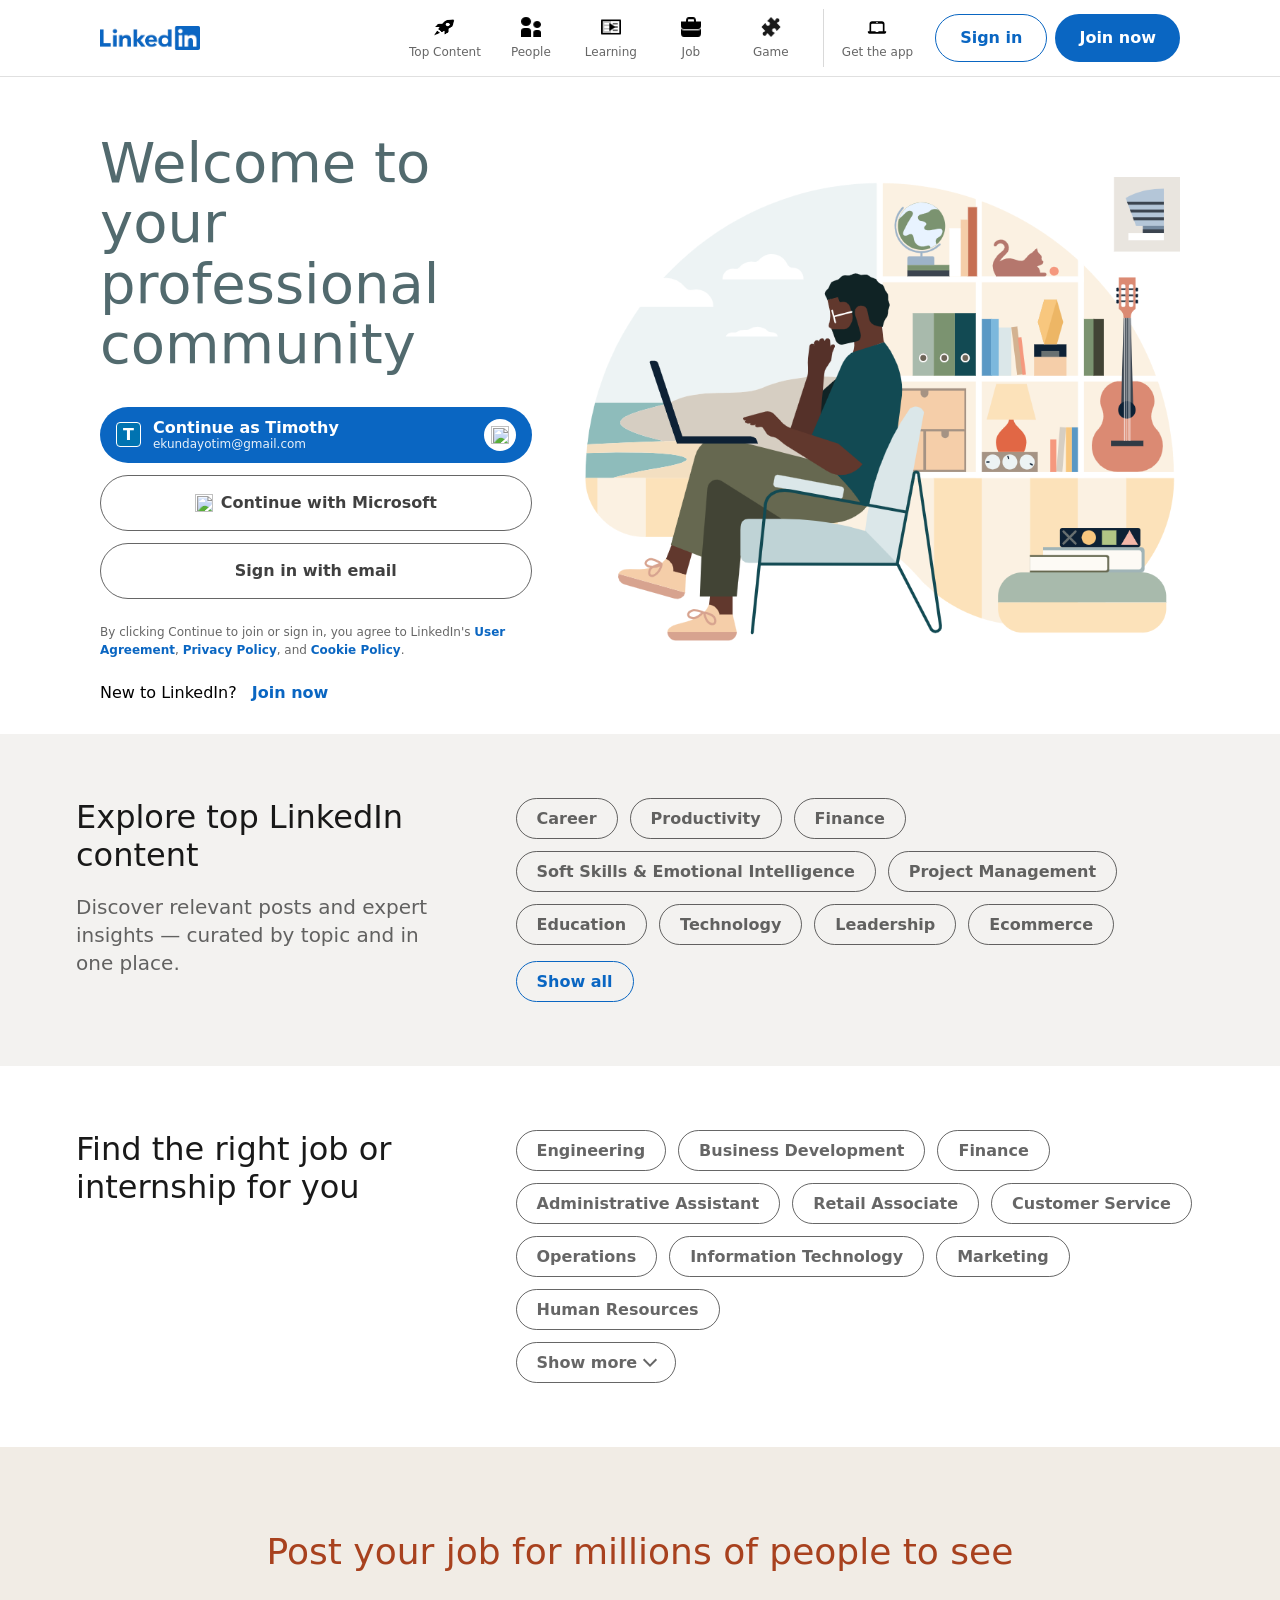
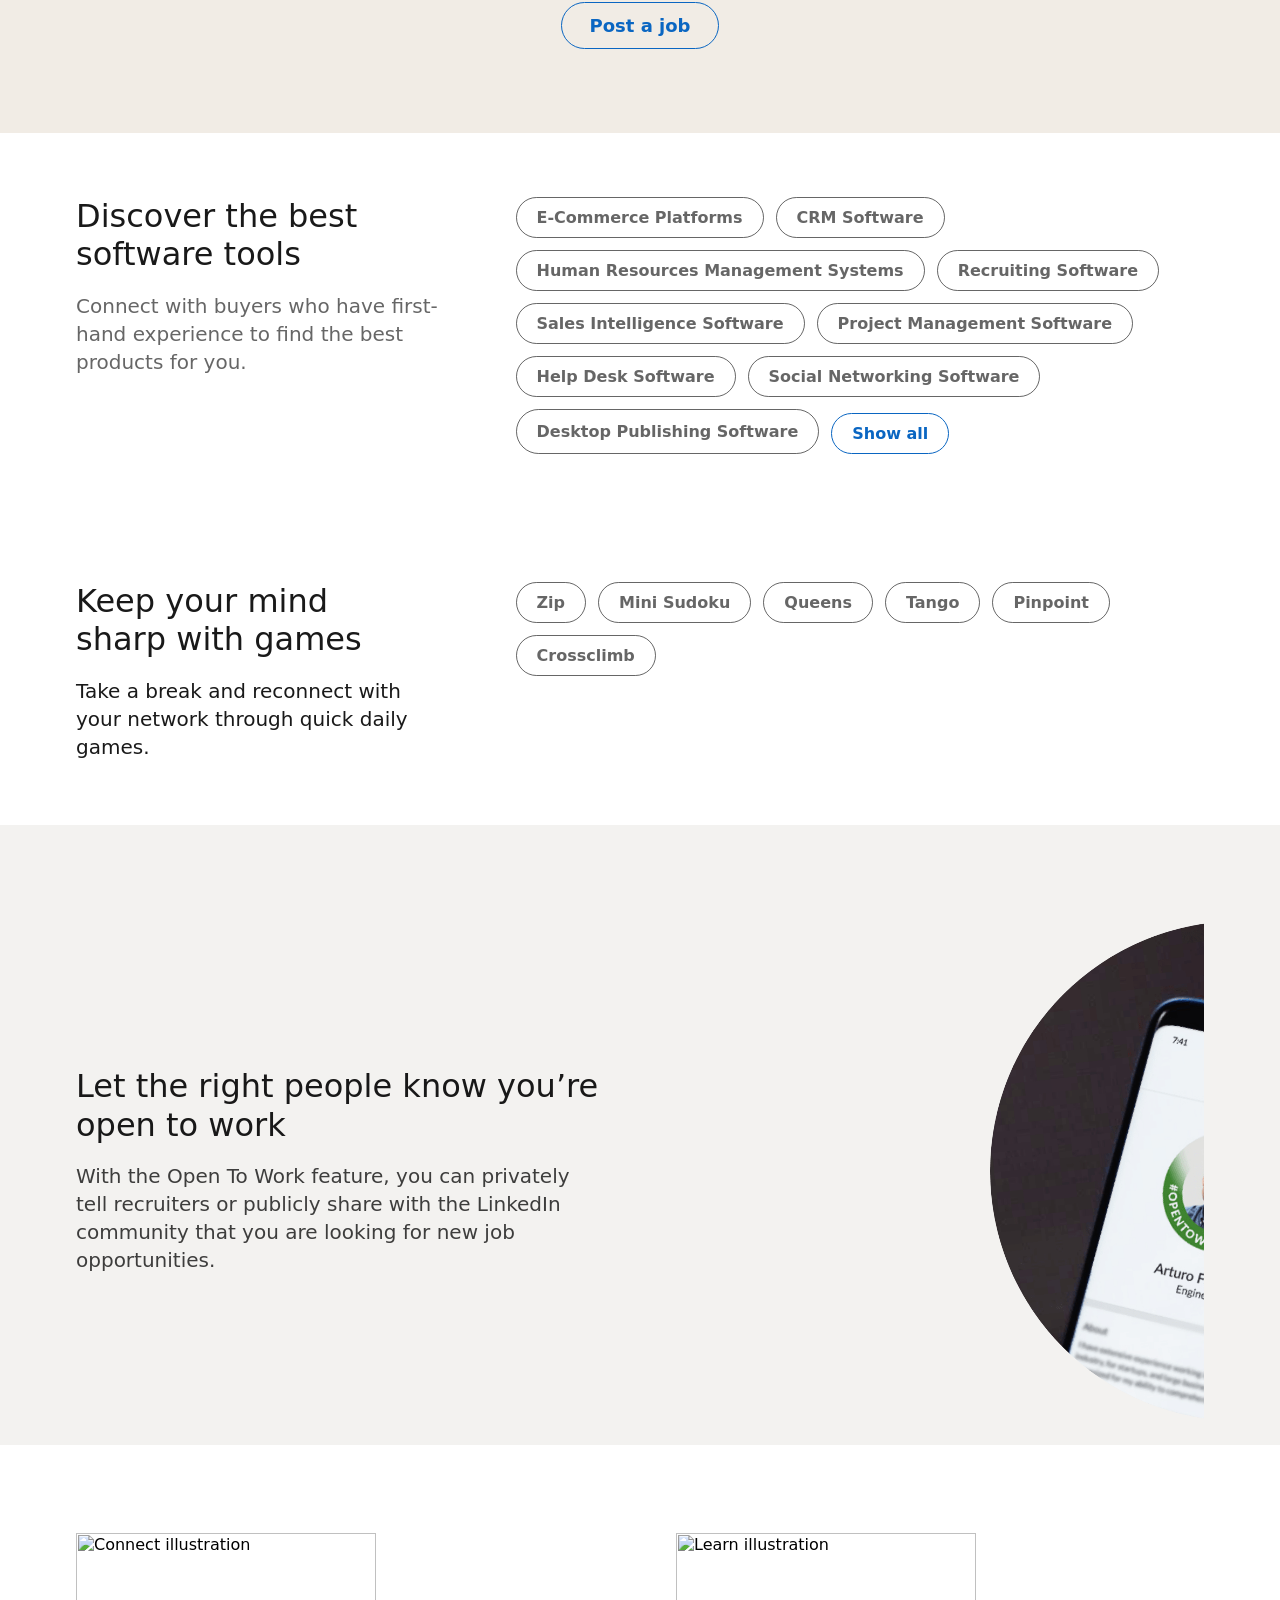
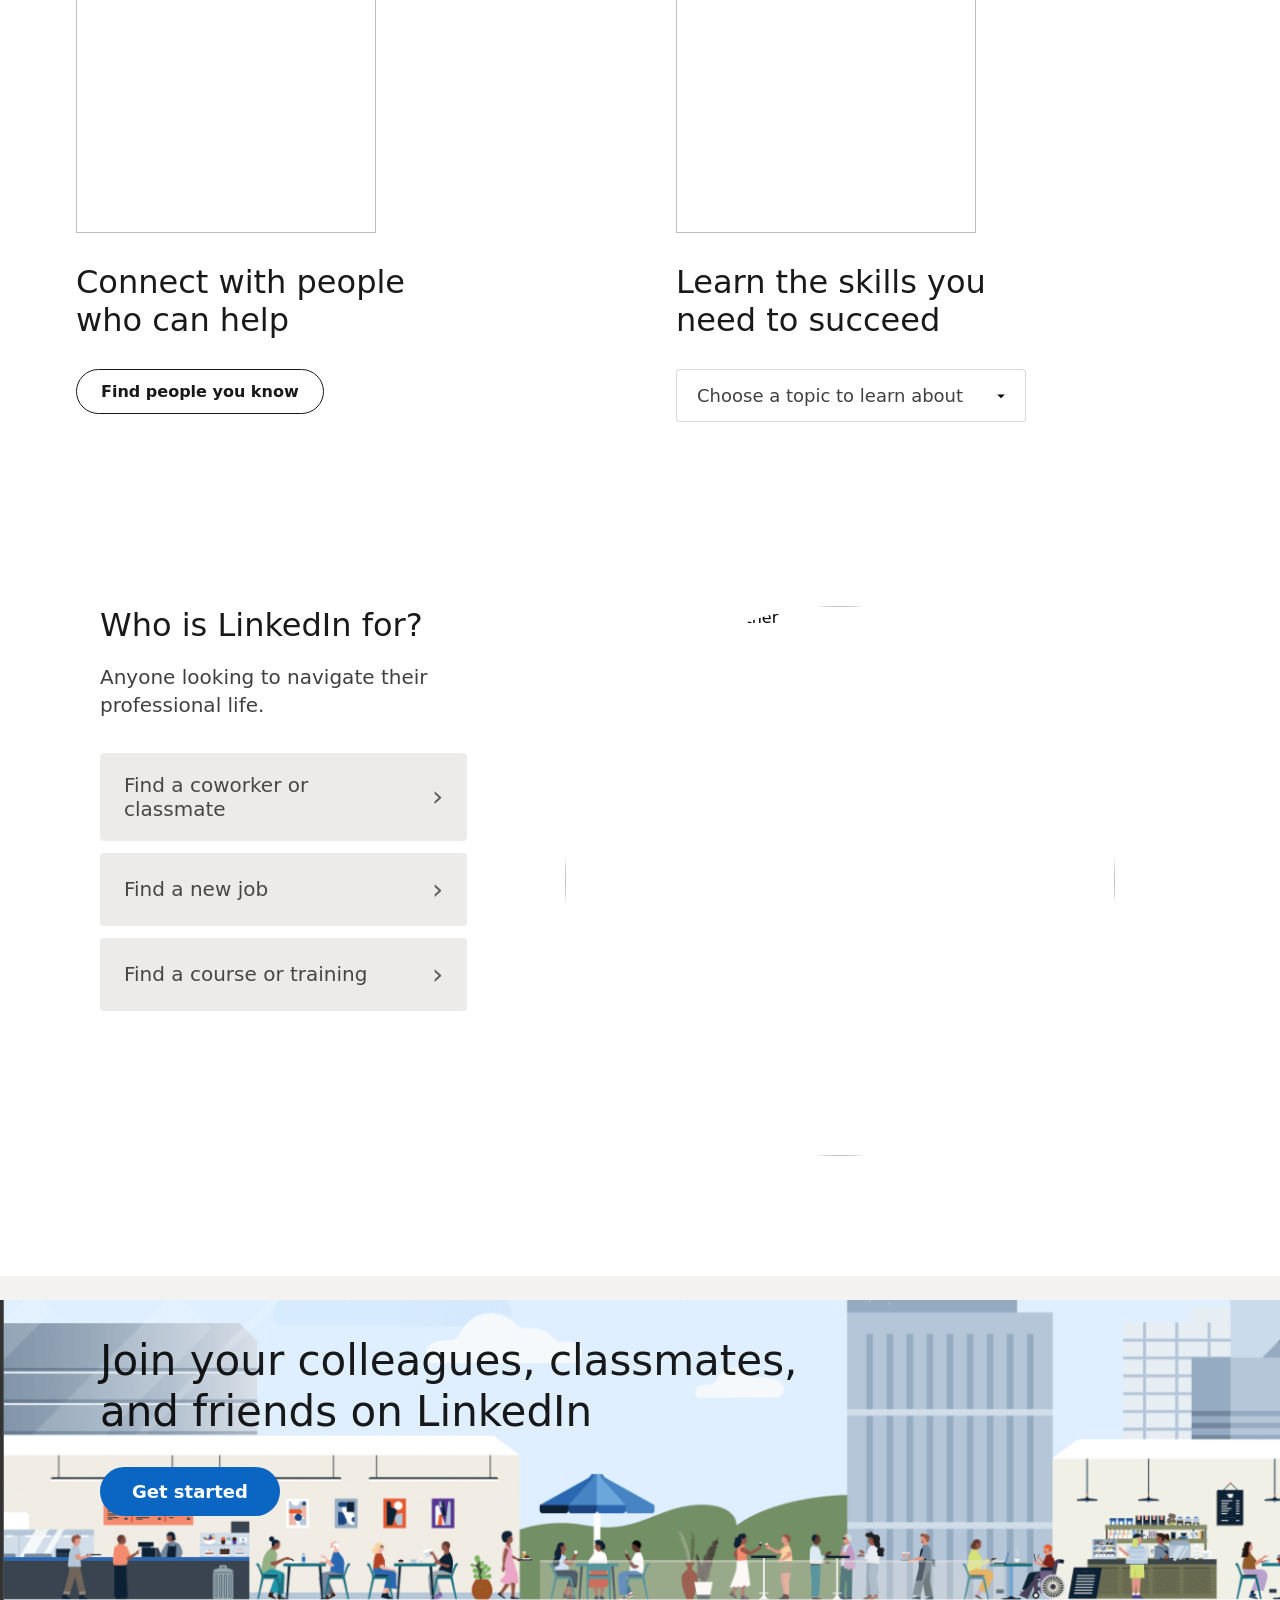
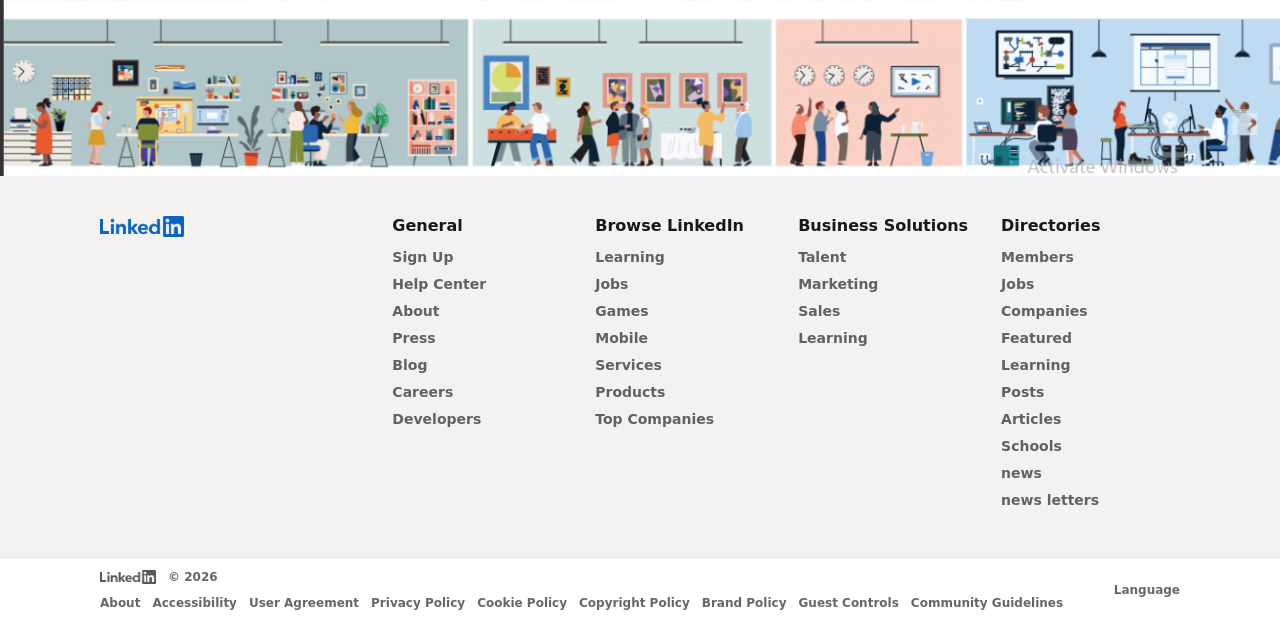
==== commit 3174797e: "all" ====
--- a/index.html
+++ b/index.html
@@ -11,11 +11,11 @@
   <div class="header">
     <header class="navbar">
       <div class="nav-content">
-        <div class="logo"><img src="/multimedia/download-removebg-preview.png" alt width="100px"></div>
+        <div class="logo"><img src="./multimedia/download-removebg-preview.png" alt width="100px"></div>
         <nav class="nav-links">
           <div class="img">
             <a href="#">
-              <div><img src="./multimedia/imgi_10_default.png" alt="" style="width: 25px;"></div>
+              <div><img src="/multimedia/imgi_10_default.png" alt="" style="width: 25px;"></div>
               <div class="first">
                 <p>Top Content</p>
               </div>
@@ -277,9 +277,8 @@
 
       <div class="flex-check">
         <div class="text-side">
-          <h2 class="rust-text">Let the right people know you’re open to work</h2>
-          <p>With the Open To Work feature, you can privately tell recruiters or publicly share with the LinkedIn
-            community that you are looking for new job opportunities.</p>
+          <h2 class="rust-text">Conversations today could lead to opportunity tommorrow</h2>
+          <p>Sending message to people you know is a great way to strengthen relationships as you take the next step in your career</p>
         </div>
 
         <div class="image-side">
--- a/css/index.css
+++ b/css/index.css
@@ -20,12 +20,7 @@
   --border-soft: rgba(0, 0, 0, 0.15);
 }
 
-html {
-  scroll-behavior: smooth;
-}
-
 body {
-  color: var(--text-main);
   background: #ffffff;
   overflow-x: hidden;
 }
@@ -941,6 +936,7 @@
 
   .header {
     position: static;
+    background: url(/multimedia/second\ logooo.webp);
   }
 
   .nav-content {
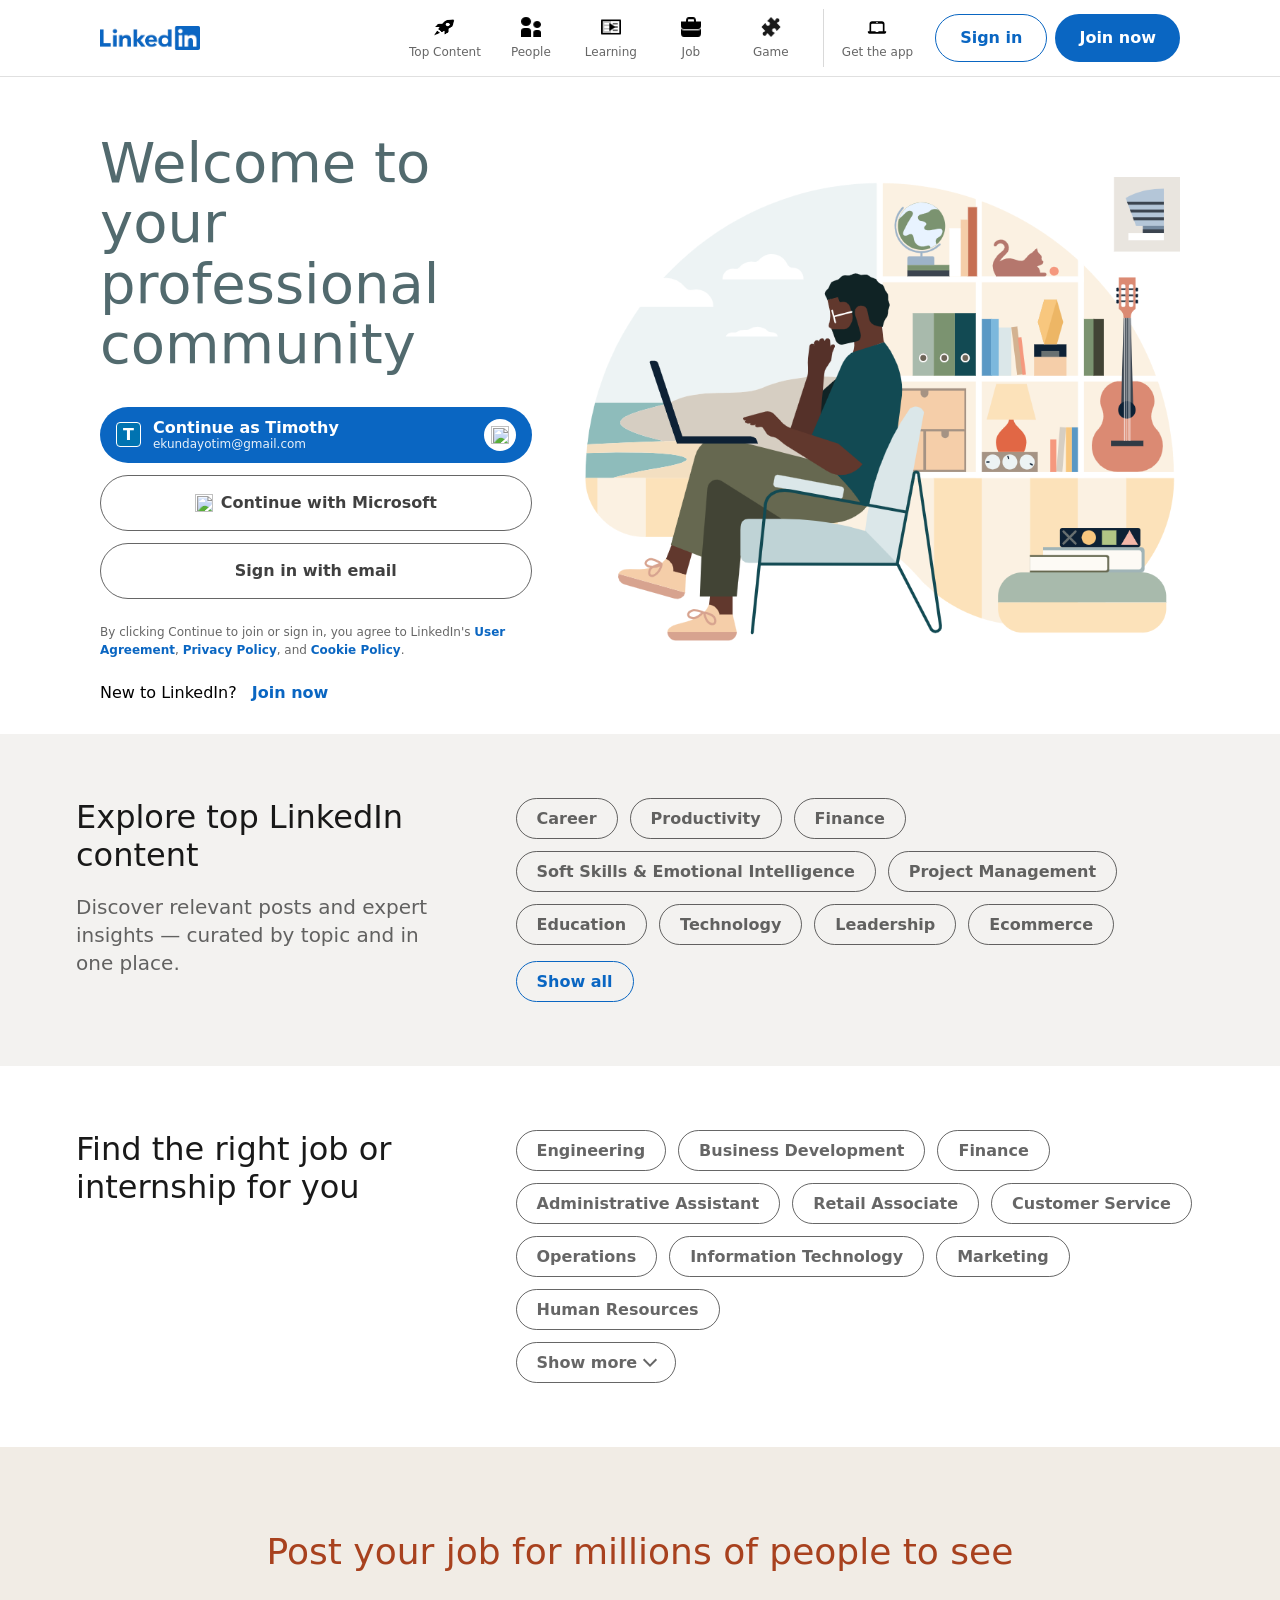
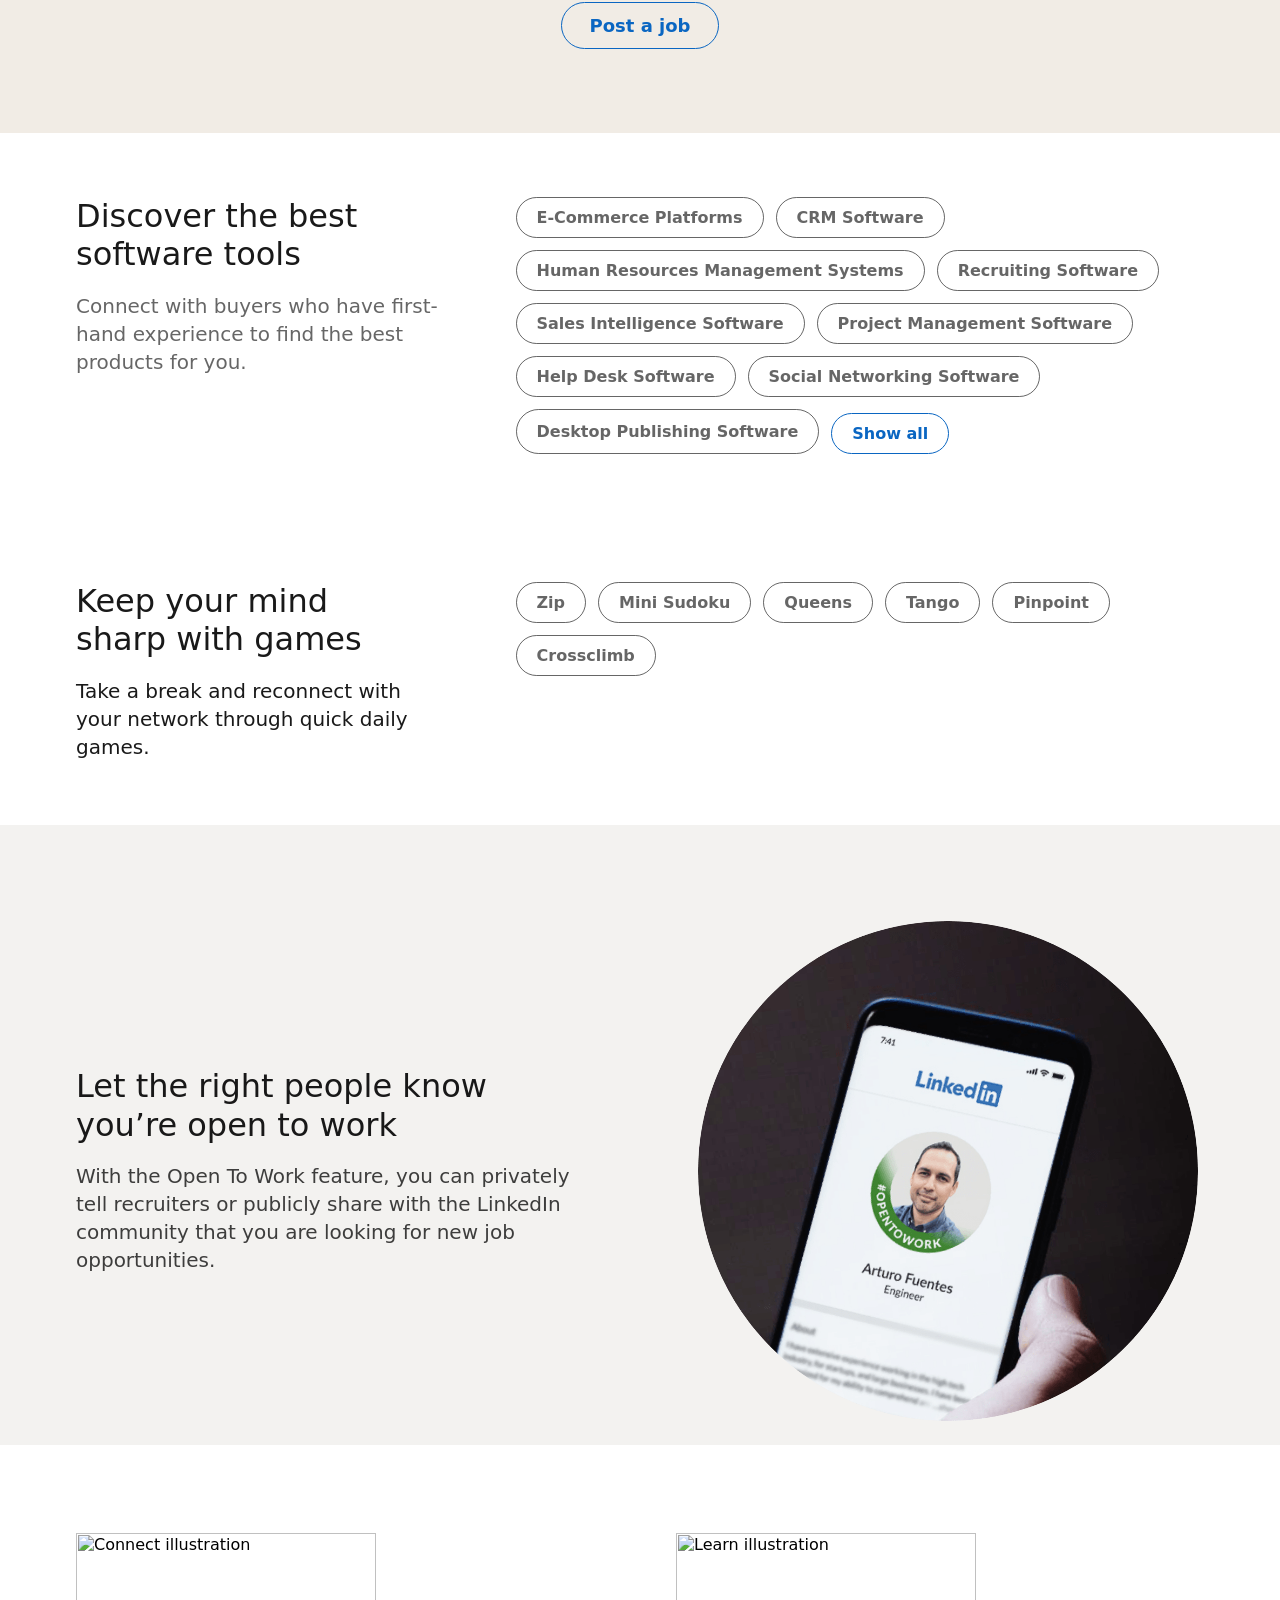
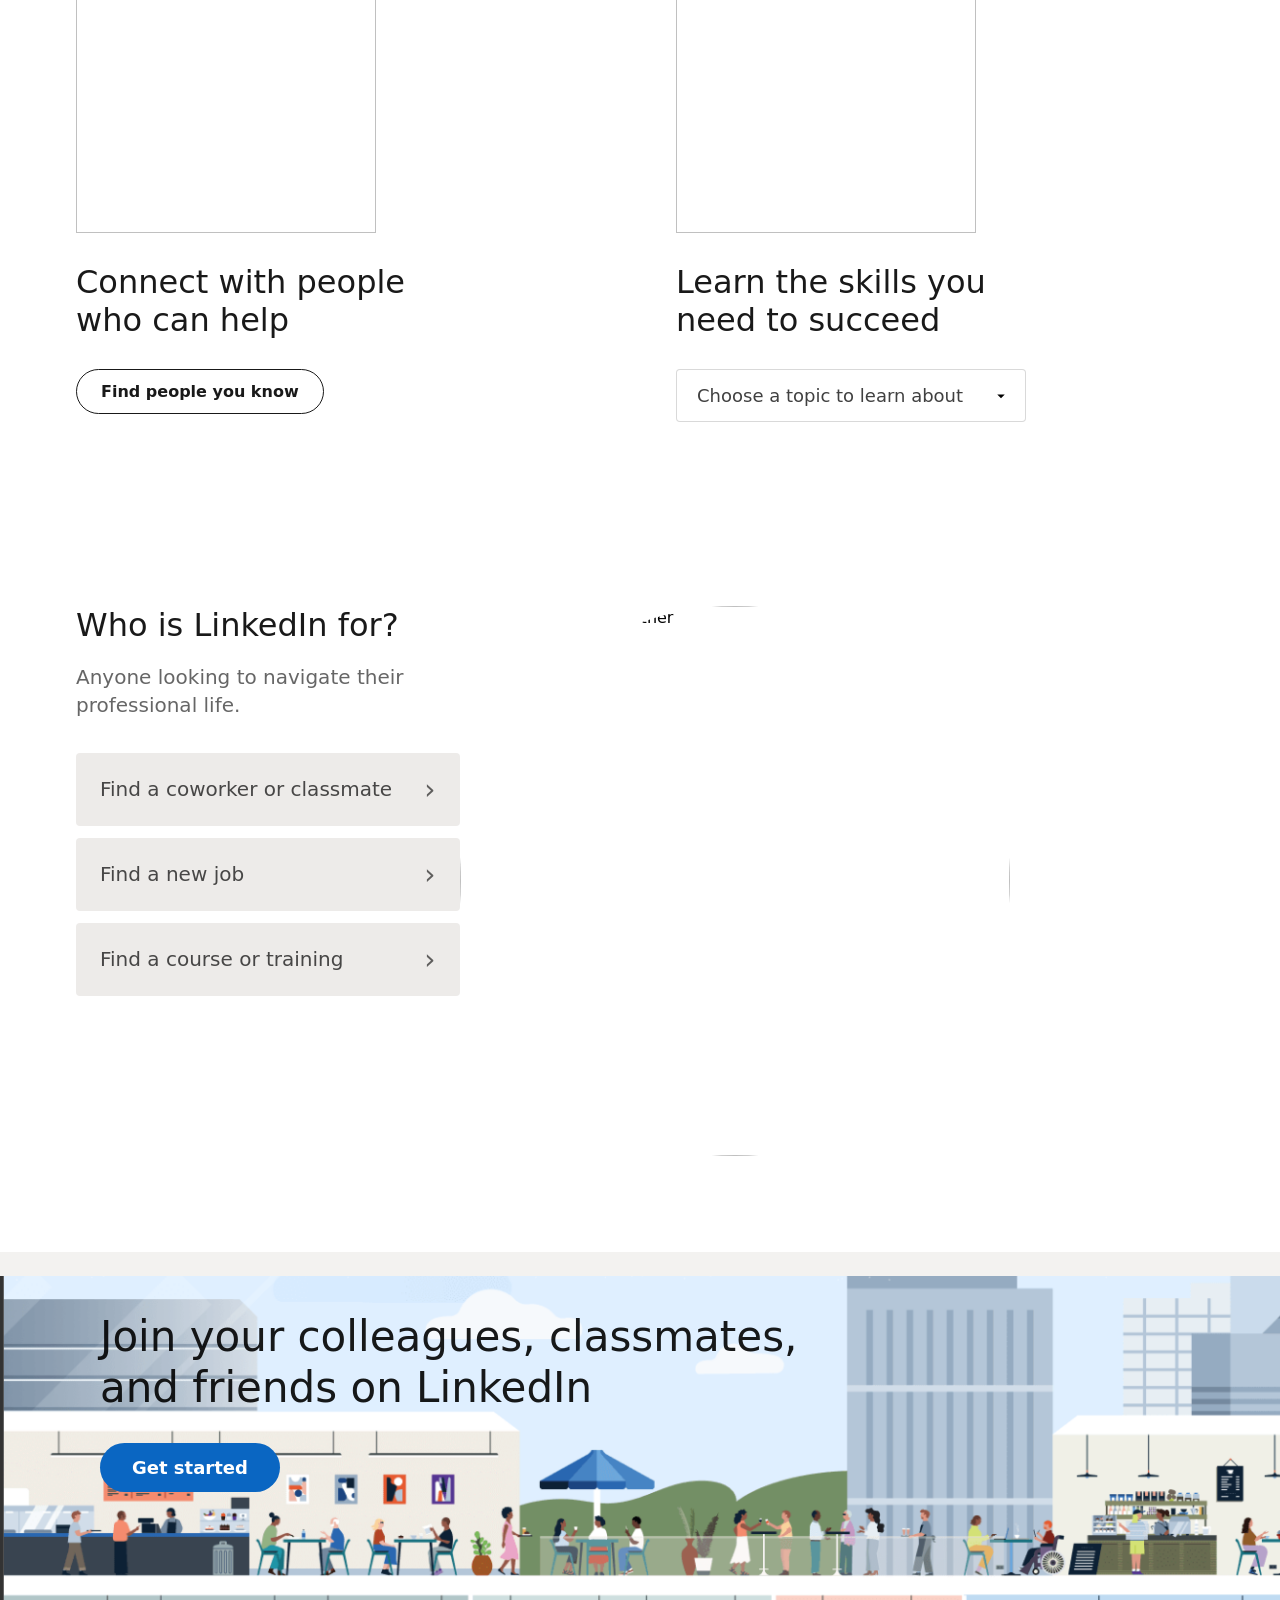
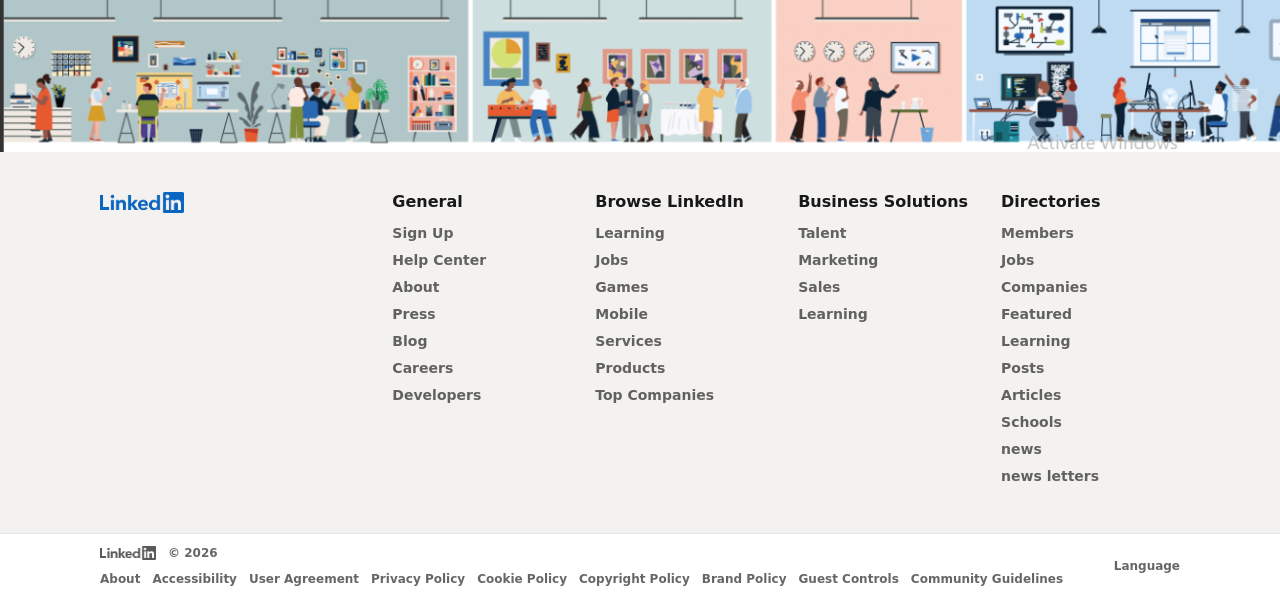
==== commit a572a746: "all" ====
--- a/index.html
+++ b/index.html
@@ -283,28 +283,14 @@
 
         <div class="image-side">
           <div class="circle-image-container">
-            <img src="./multimedia/dbvmk0tsk0o0hd59fi64z3own (1).png" alt="">
           </div>
           <!-- <button class="next-arrow-btn">&#8250;</button> -->
         </div>
       </div>
 
 
-      <!-- Third -->
+      
        
-      <div class="flex-check">
-        <div class="text-side">
-          <h2 class="rust-text">Let the right people know you’re open to work</h2>
-          <p>With the Open To Work feature, you can privately tell recruiters or publicly share with the LinkedIn
-            community that you are looking for new job opportunities.</p>
-        </div>
-
-        <div class="image-side">
-          <div class="circle-image-container">
-            <img src="./multimedia/dbvmk0tsk0o0hd59fi64z3own (1).png" alt="">
-          </div>
-          <!-- <button class="next-arrow-btn">&#8250;</button> -->
-        </div>
       </div>
 
     </div>
--- a/css/index.css
+++ b/css/index.css
@@ -82,6 +82,7 @@
   text-align: center;
 }
 
+
 .img6 a {
   border-left: 1px solid #d9d9d9;
   padding-left: 18px;
@@ -98,6 +99,9 @@
   line-height: 1.2;
 }
 
+.first p:hover{
+  text-decoration: underline;
+}
 .auth-buttons {
   display: flex;
   align-items: center;
@@ -501,6 +505,7 @@
   display: flex;
   justify-content: center;
   align-items: center;
+  margin-left: -250px;
 }
 
 .circle-image-container,
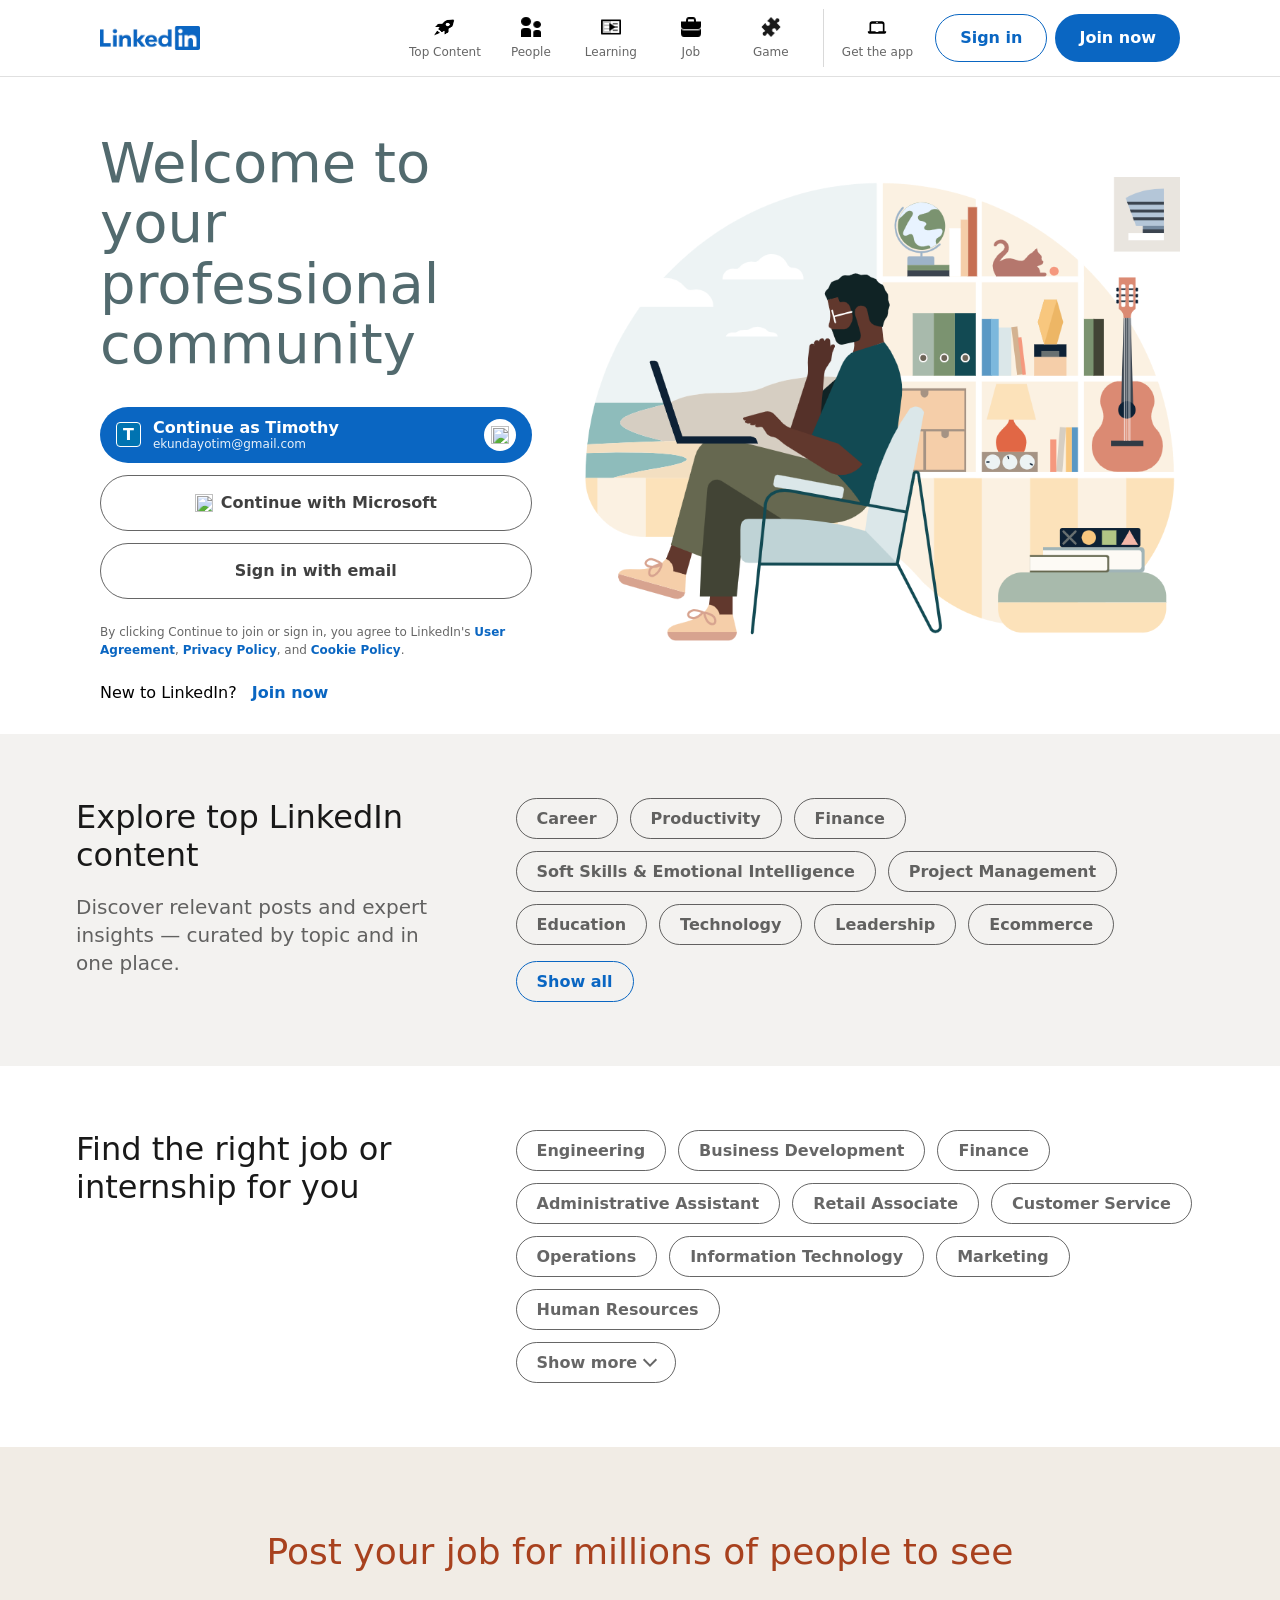
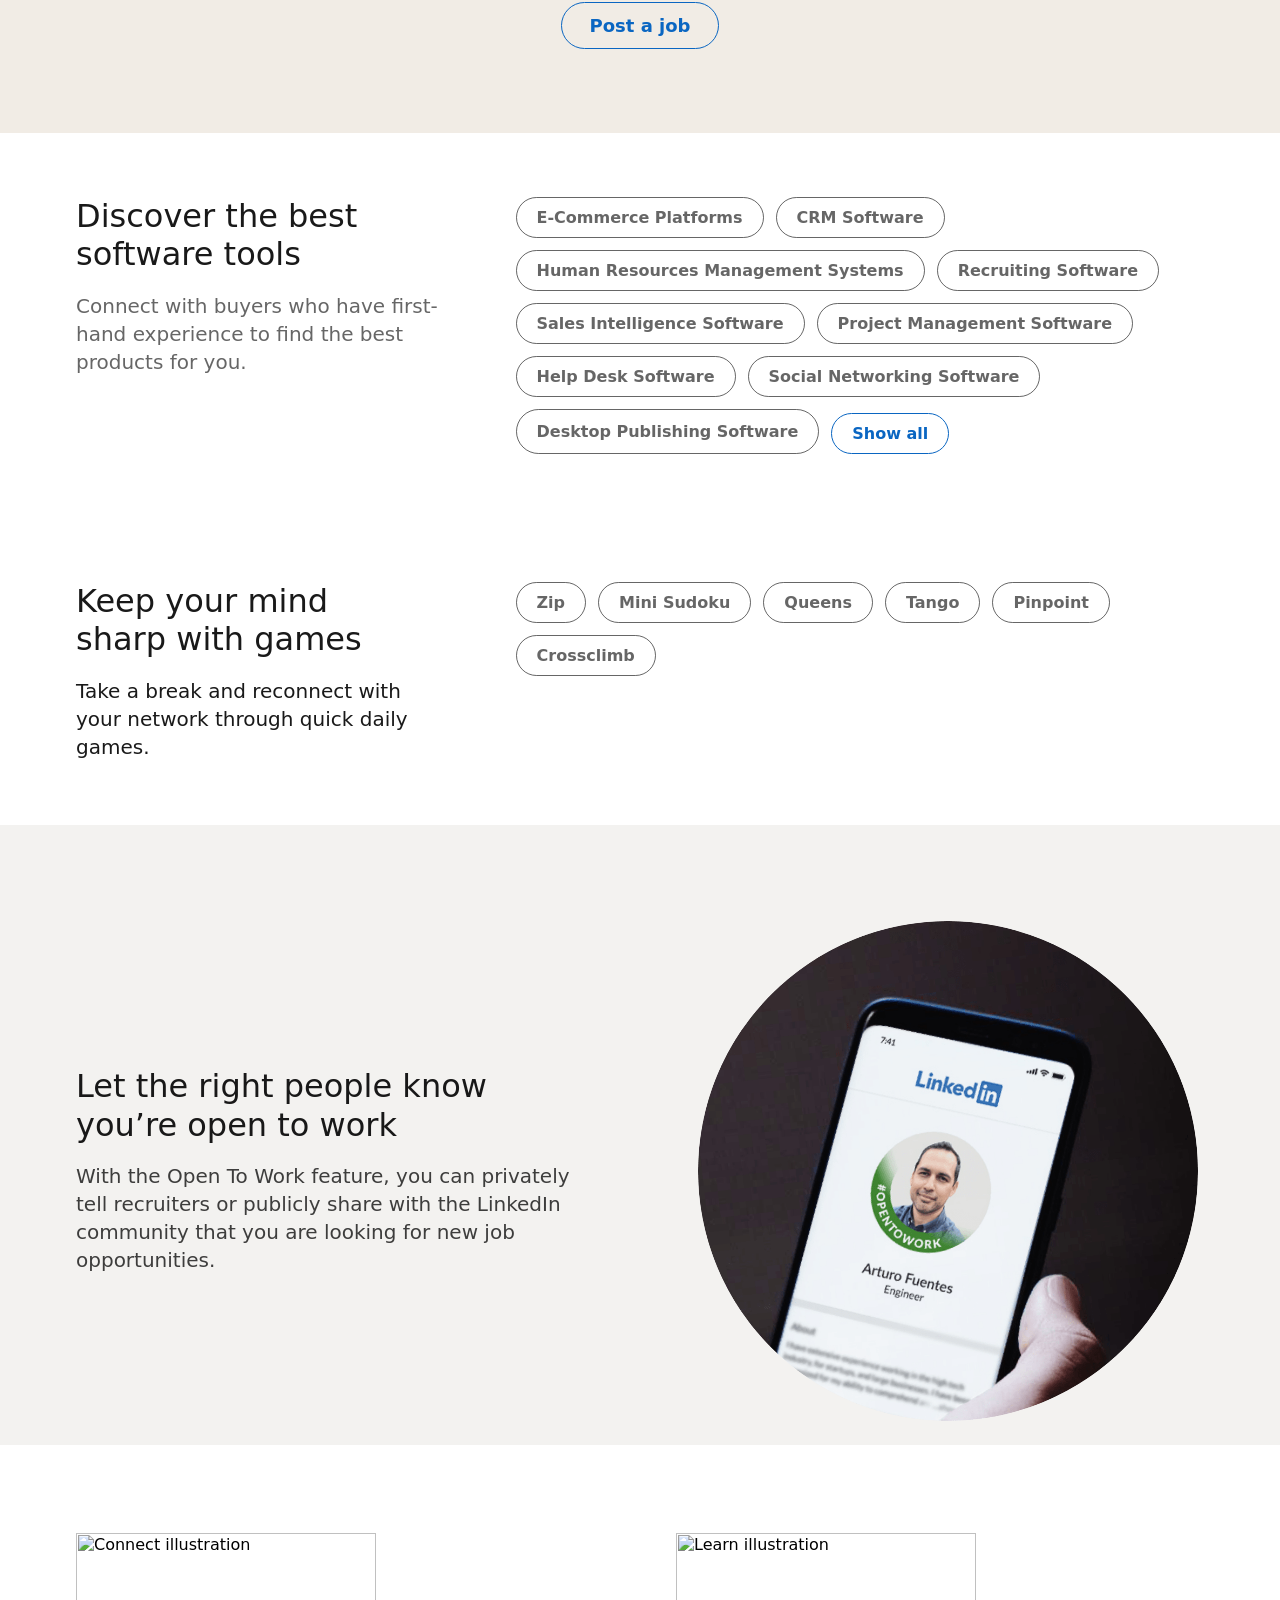
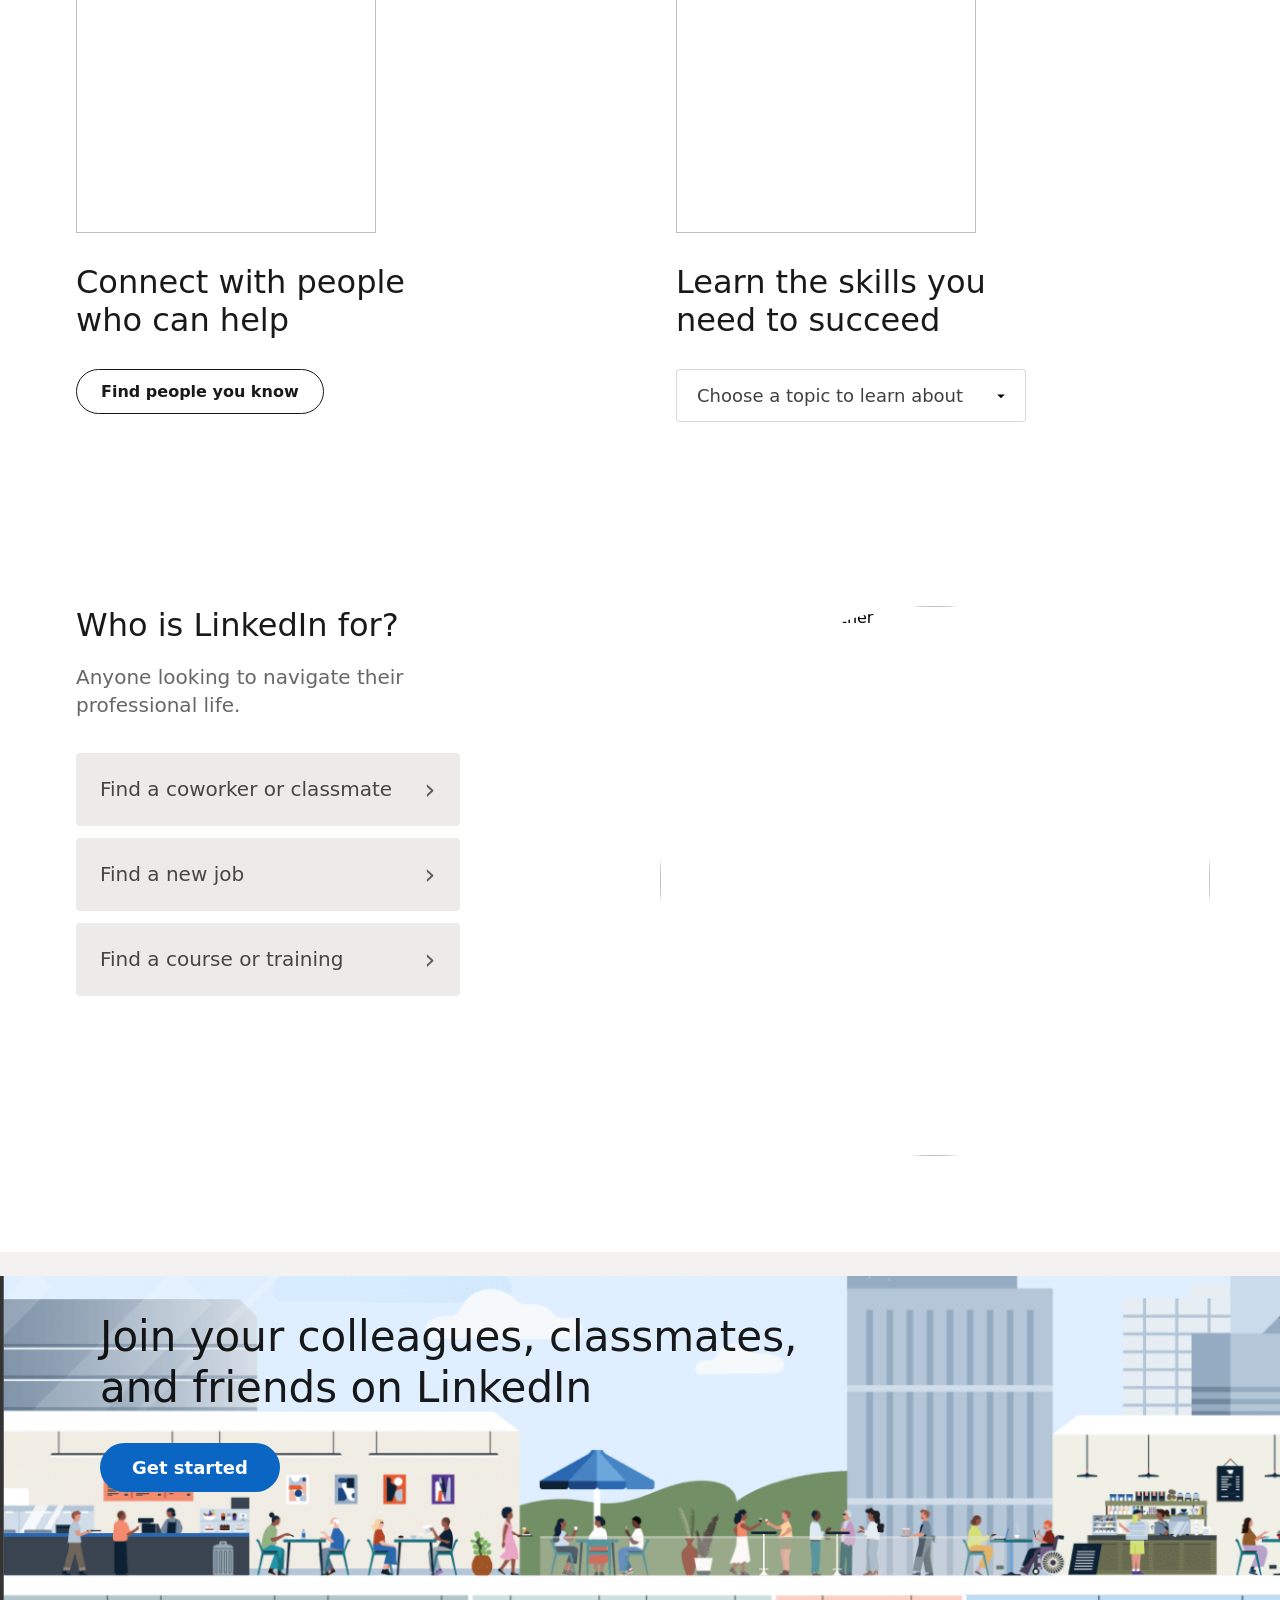
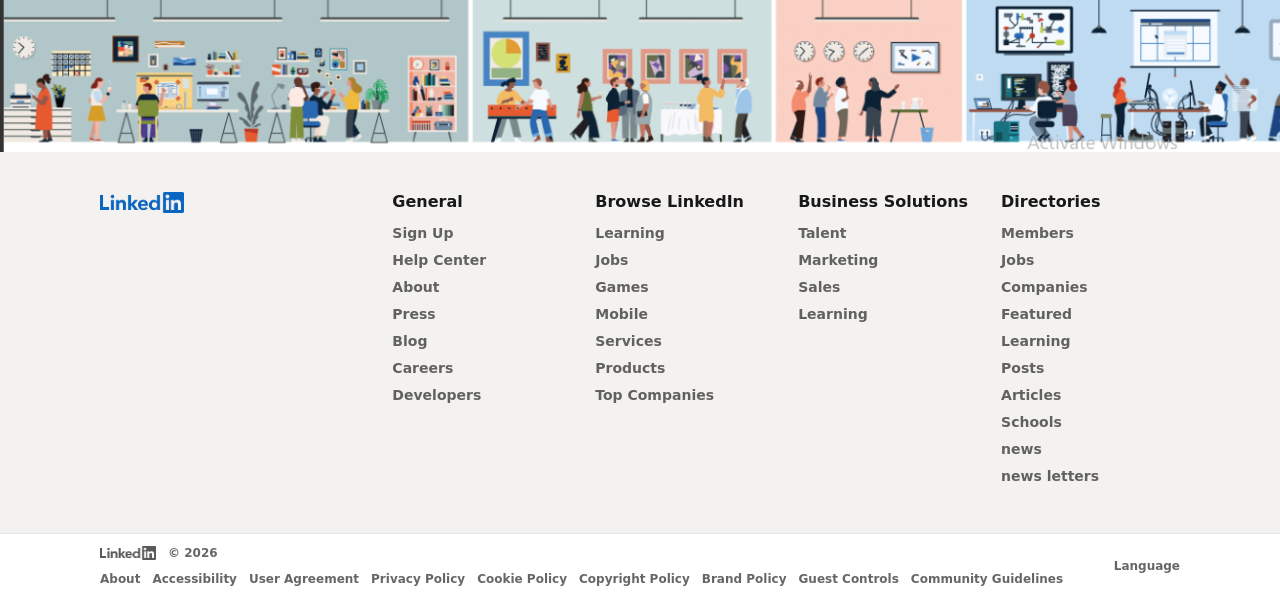
==== commit 0ec6ec03: "relevant changes" ====
--- a/index.html
+++ b/index.html
@@ -305,7 +305,7 @@
     </div>
 
     <div class="feature-card">
-      <img src="https://static.licdn.com/aero-v1/sc/h/1dhh8rr3wohexkaya6jhn2y8j" alt="Learn illustration" class="card-img">
+      <img src="./https://static.licdn.com/aero-v1/sc/h/1dhh8rr3wohexkaya6jhn2y8j" alt="Learn illustration" class="card-img">
       <h2>Learn the skills you need to succeed</h2>
       <div class="dropdown-wrapper">
         <select class="custom-select">
@@ -370,7 +370,7 @@
 <footer class="main-footer">
   <div class="footer-grid">
     <div class="footer-logo-col">
-      <img src="/multimedia/download-removebg-preview.png" alt="LinkedIn Logo" class="f-logo">
+      <img src="./multimedia/download-removebg-preview.png" alt="LinkedIn Logo" class="f-logo">
     </div>
 
     <div class="footer-col">
@@ -429,7 +429,7 @@
   <div class="footer-bottom-bar">
     <div class="bottom-container">
       <div class="legal-flex">
-        <img src="/multimedia/download-removebg-preview.png" alt="" class="bottom-logo">
+        <img src="./multimedia/download-removebg-preview.png" alt="" class="bottom-logo">
         <span class="copyright">© 2026</span>
         <nav class="bottom-nav">
           <a href="#">About</a>
--- a/css/index.css
+++ b/css/index.css
@@ -659,6 +659,7 @@
 .circle-crop {
   width: min(550px, 100%);
   aspect-ratio: 1 / 1;
+  margin-right: -400px;
 }
 
 .cta-banner-section {
